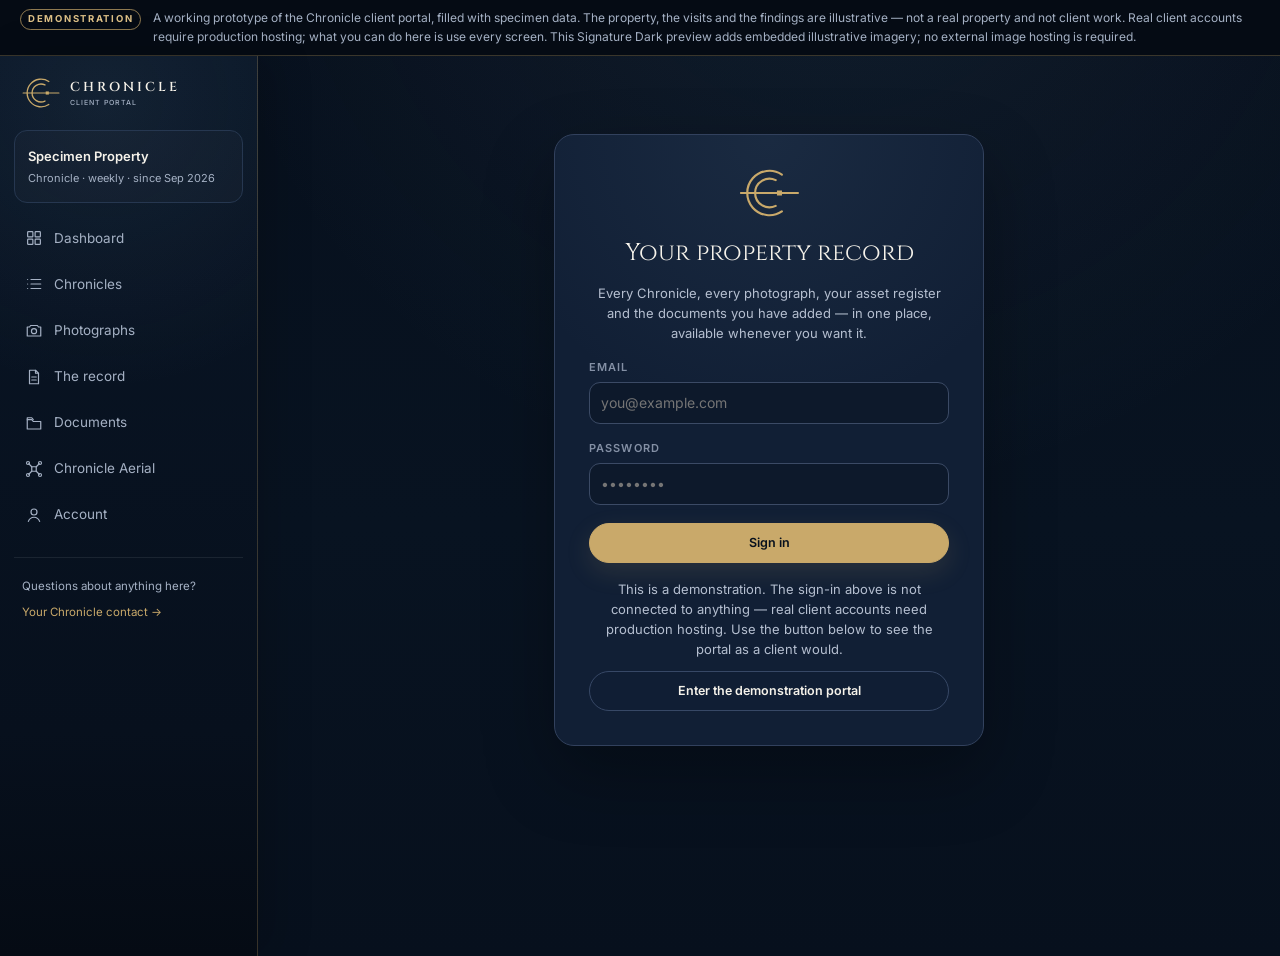
==== client-portal.html @ 2de7849c "Add Chronicle client portal" ====
<!doctype html><html data-theme="dark"><head><meta charset=utf8><meta name=viewport content="width=device-width,initial-scale=1,viewport-fit=cover"><style>:root{color-scheme:light;box-sizing:border-box;padding-top:env(safe-area-inset-top,0px);padding-bottom:env(safe-area-inset-bottom,0px)}html{scroll-padding-top:env(safe-area-inset-top,0px)}body{margin:0;padding:0;font:14px -apple-system,BlinkMacSystemFont,sans-serif;background:#faf9f5;color:#141413}img{max-width:100%}[hidden]:not([hidden=until-found i]){display:none!important}</style></head><body>
<title>Chronicle Client Portal</title>

<link rel="preconnect" href="https://fonts.gstatic.com" crossorigin>
<link rel="stylesheet" href="https://fonts.googleapis.com/css2?family=Cinzel:wght@400;600&family=Inter:wght@400;500;600;700&display=swap">

<style>
/* Layout: an application shell — fixed navy rail on the left, ivory working area
   on the right, collapsing to a top tab strip on a phone. */
:root{
  --bg:#FAF8F3; --surface:#FFFFFF; --surface2:#F4F1E9;
  --ink:#14213D; --ink2:#55607A; --ink3:#7C8699;
  --line:#E0DED6; --line2:#CFCCC2;
  --gold:#A9823F; --goldbrand:#B8975A;
  --good:#1FA862; --monitor:#2E5AA8; --action:#8E241B; --na:#6B7280;
  --good-bg:#E6F5EC; --monitor-bg:#E7EDF8; --action-bg:#F8E8E6; --na-bg:#EEEFF1;
  --deep:#14213D; --deeper:#0E1728; --onDeep:#F3F0E9; --onDeepDim:#A9B2C4;
  --f-display:"Cinzel",Georgia,"Times New Roman",serif;
  --f-body:"Inter",system-ui,-apple-system,"Segoe UI",sans-serif;
  --r:3px; --rail:238px;
}
@media (prefers-color-scheme:dark){ :root:not([data-theme="light"]){
  --bg:#0E1728; --surface:#15203A; --surface2:#1B2745;
  --ink:#F0EDE5; --ink2:#A7B1C6; --ink3:#7F8AA1;
  --line:#28334F; --line2:#364364;
  --gold:#CBA86A; --goldbrand:#C9A96A;
  --good:#45C98A; --monitor:#6F9AE6; --action:#CF5445; --na:#93A0B5;
  --good-bg:#10301F; --monitor-bg:#111F3C; --action-bg:#331512; --na-bg:#1D2436;
  --deep:#0A1120; --deeper:#070C16; --onDeep:#F0EDE5; --onDeepDim:#94A0B8;
  color-scheme:dark;
}}
:root[data-theme="dark"]{
  --bg:#0E1728; --surface:#15203A; --surface2:#1B2745;
  --ink:#F0EDE5; --ink2:#A7B1C6; --ink3:#7F8AA1;
  --line:#28334F; --line2:#364364;
  --gold:#CBA86A; --goldbrand:#C9A96A;
  --good:#45C98A; --monitor:#6F9AE6; --action:#CF5445; --na:#93A0B5;
  --good-bg:#10301F; --monitor-bg:#111F3C; --action-bg:#331512; --na-bg:#1D2436;
  --deep:#0A1120; --deeper:#070C16; --onDeep:#F0EDE5; --onDeepDim:#94A0B8;
  color-scheme:dark;
}

*{box-sizing:border-box}
body{background:var(--bg); color:var(--ink); font-family:var(--f-body); font-size:14.5px; line-height:1.56; -webkit-font-smoothing:antialiased}
h1,h2,h3{margin:0; text-wrap:balance} p{margin:0} a{color:inherit}
:focus-visible{outline:2px solid var(--goldbrand); outline-offset:2px; border-radius:2px}
svg.ic{width:18px; height:18px; stroke:currentColor; fill:none; stroke-width:1.6; stroke-linecap:round; stroke-linejoin:round; flex:none}

/* demo banner */
.demo{background:var(--deeper); color:var(--onDeepDim); border-bottom:1px solid rgba(169,130,63,.4)}
.demo .in{max-width:1400px; margin:0 auto; padding:9px 20px; display:flex; gap:12px; align-items:flex-start}
.demo .tag{font-size:9.5px; letter-spacing:.18em; font-weight:700; color:#C9A96A; border:1px solid rgba(201,169,106,.7); padding:2px 7px; border-radius:var(--r); white-space:nowrap; flex:none}
.demo p{font-size:12px; min-width:0}

/* shell */
.shell{display:grid; grid-template-columns:var(--rail) minmax(0,1fr); min-height:70vh}
.shell > *{min-width:0}
.rail{background:var(--deep); color:var(--onDeep); padding:20px 0 26px; border-right:1px solid rgba(169,130,63,.3)}
.rail .brand{display:flex; align-items:center; gap:10px; padding:0 20px 18px; text-decoration:none; color:inherit}
.rail .brand .mark{height:25px; width:auto; color:#C9A96A; flex:none}
.rail .brand .bt{font-family:var(--f-display); font-size:12.5px; letter-spacing:.2em; font-weight:600; line-height:1.2}
.rail .brand .bt small{display:block; font-family:var(--f-body); font-size:7px; letter-spacing:.14em; color:var(--onDeepDim); margin-top:3px; font-weight:500}
.rail .who{padding:13px 20px; margin:0 0 10px; border-block:1px solid rgba(255,255,255,.08)}
.rail .who .n{font-size:13px; font-weight:600}
.rail .who .s{font-size:11px; color:var(--onDeepDim); margin-top:3px}
.rail nav{display:grid; gap:1px; padding:0 10px}
.rail nav a{display:flex; align-items:center; gap:11px; font-size:13.5px; color:var(--onDeepDim); text-decoration:none; padding:9px 11px; border-radius:var(--r)}
.rail nav a:hover{background:rgba(255,255,255,.06); color:var(--onDeep)}
.rail nav a.on{background:rgba(201,169,106,.14); color:#C9A96A}
.rail .foot{padding:20px 20px 0; margin-top:18px; border-top:1px solid rgba(255,255,255,.08); font-size:11.5px; color:var(--onDeepDim); line-height:1.6}
.rail .foot a{color:#C9A96A; text-decoration:none; display:block; margin-top:7px}
@media (max-width:900px){
  .shell{grid-template-columns:1fr}
  .rail{padding:14px 0; border-right:0; border-bottom:1px solid rgba(169,130,63,.3)}
  .rail .who{display:none}
  .rail{min-width:0; overflow:hidden}
  .rail .brand{padding-inline:14px}
  .rail nav{display:flex; overflow-x:auto; gap:4px; padding:0 14px; -webkit-overflow-scrolling:touch}
  .rail nav a{white-space:nowrap; padding:8px 11px}
  .rail .foot{display:none}
}

/* work area */
.work{padding:26px 26px 50px; min-width:0}
@media (max-width:700px){ .work{padding:20px 16px 40px} }
.phead{display:flex; align-items:flex-end; gap:16px; flex-wrap:wrap; padding-bottom:14px; border-bottom:1px solid var(--line2); margin-bottom:22px}
.phead h1{font-family:var(--f-display); font-weight:400; font-size:clamp(22px,3.4vw,31px); line-height:1.15}
.phead .ey{font-size:10.5px; letter-spacing:.19em; text-transform:uppercase; color:var(--gold); font-weight:600; margin-bottom:7px}
.phead .rt{margin-left:auto; display:flex; gap:9px; flex-wrap:wrap}
.lead{color:var(--ink2); max-width:70ch; margin-bottom:20px}
h2.sec{font-family:var(--f-display); font-weight:400; font-size:19px; margin:28px 0 13px; padding-bottom:9px; border-bottom:1px solid var(--line)}

.btn{display:inline-flex; align-items:center; gap:7px; font:inherit; font-size:12.5px; font-weight:600; padding:8px 14px; border-radius:var(--r); border:1px solid var(--line2); background:var(--surface); color:var(--ink); cursor:pointer; text-decoration:none}
.btn:hover{border-color:var(--goldbrand); color:var(--gold)}
.btn.gold{background:var(--goldbrand); color:#14213D; border-color:var(--goldbrand)}
.btn.gold:hover{color:#14213D; opacity:.9}
.btn svg{width:15px; height:15px}

/* tiles */
.tiles{display:grid; gap:12px; grid-template-columns:repeat(auto-fit,minmax(168px,1fr))}
.tile{background:var(--surface); border:1px solid var(--line); border-top:3px solid var(--tc,var(--goldbrand)); border-radius:var(--r); padding:15px 16px}
.tile .k{font-size:10.5px; letter-spacing:.15em; text-transform:uppercase; color:var(--ink3); font-weight:600}
.tile .v{font-family:var(--f-display); font-size:27px; line-height:1.1; margin-top:8px; color:var(--tc,var(--ink))}
.tile .d{font-size:12px; color:var(--ink2); margin-top:6px; line-height:1.45}

.card{background:var(--surface); border:1px solid var(--line); border-radius:var(--r); padding:17px}
.cards{display:grid; gap:13px; grid-template-columns:repeat(auto-fit,minmax(250px,1fr))}
.card h3{font-size:14.5px; font-weight:600}
.card p{font-size:13px; color:var(--ink2); margin-top:7px; line-height:1.55}

.chip{display:inline-flex; align-items:center; gap:5px; font-size:10.5px; font-weight:700; letter-spacing:.08em; text-transform:uppercase; padding:3px 8px; border-radius:999px; border:1px solid currentColor; white-space:nowrap}
.c-good{color:var(--good); background:var(--good-bg)}
.c-monitor{color:var(--monitor); background:var(--monitor-bg)}
.c-action{color:var(--action); background:var(--action-bg)}
.c-na{color:var(--na); background:var(--na-bg)}

.tblwrap{overflow-x:auto; border:1px solid var(--line); border-radius:var(--r); background:var(--surface)}
table{width:100%; border-collapse:collapse; font-size:13.5px}
th{background:var(--deep); color:#fff; font-size:10px; letter-spacing:.13em; text-transform:uppercase; text-align:left; padding:9px 12px; font-weight:600; white-space:nowrap}
td{padding:9px 12px; border-bottom:1px solid var(--line); vertical-align:top}
tr:nth-child(even) td{background:var(--surface2)}
td.num{text-align:right; font-variant-numeric:tabular-nums; white-space:nowrap}
tr.clickable{cursor:pointer}
tr.clickable:hover td{background:var(--surface2); color:var(--gold)}

.ph{position:relative; border:1px solid var(--line2); border-radius:var(--r); aspect-ratio:4/3;
  background:repeating-linear-gradient(135deg,transparent 0 8px, color-mix(in srgb,var(--line) 55%,transparent) 8px 9px), var(--surface2);
  display:flex; flex-direction:column; align-items:center; justify-content:center; gap:4px; text-align:center; padding:12px}
.ph .pk{font-size:9.5px; letter-spacing:.18em; text-transform:uppercase; font-weight:700; color:var(--gold)}
.ph .pn{font-size:11.5px; color:var(--ink2); line-height:1.4}
.gal{display:grid; gap:11px; grid-template-columns:repeat(auto-fill,minmax(176px,1fr))}

ul.pts{margin:0; padding:0; list-style:none; display:grid; gap:9px}
ul.pts li{display:grid; grid-template-columns:16px 1fr; gap:10px; font-size:13.5px; color:var(--ink2); line-height:1.5}
ul.pts li::before{content:""; width:6px; height:6px; border-radius:50%; background:var(--goldbrand); margin-top:7px}
ul.pts li > span{min-width:0}
ul.pts li b{color:var(--ink)}

.note{background:var(--surface); border:1px solid var(--line); border-left:4px solid var(--goldbrand); border-radius:var(--r); padding:15px 17px; margin-top:16px}
.note h3{font-size:13.5px; font-weight:700; margin-bottom:8px}
.note p{font-size:13px; color:var(--ink2); line-height:1.55}
.note p + p{margin-top:8px}

.drop{border:1px dashed var(--line2); border-radius:var(--r); padding:22px; text-align:center; background:var(--surface2)}
.drop p{font-size:13px; color:var(--ink2)}
.docrow{display:flex; align-items:center; gap:12px; padding:11px 14px; border:1px solid var(--line); border-radius:var(--r); background:var(--surface); flex-wrap:wrap}
.docrow .nm{font-size:13.5px; font-weight:600; min-width:0; flex:1 1 150px}
.docrow .nm small{display:block; font-weight:400; color:var(--ink3); font-size:11.5px; margin-top:2px}
.docrow .rt{margin-left:auto; display:flex; gap:8px; align-items:center; flex-wrap:wrap}
.docs{display:grid; gap:9px}

.signin{max-width:430px; margin:46px auto; background:var(--surface); border:1px solid var(--line); border-radius:var(--r); padding:30px}
.signin .mk{height:44px; width:auto; color:var(--goldbrand); display:block; margin:0 auto 18px}
.signin h1{font-family:var(--f-display); font-weight:400; font-size:24px; text-align:center}
.signin p{font-size:13px; color:var(--ink2); text-align:center; margin-top:10px; line-height:1.55}
label{display:grid; gap:6px; font-size:11px; letter-spacing:.1em; text-transform:uppercase; color:var(--ink3); font-weight:600; margin-top:16px}
input,textarea{font:inherit; font-size:14px; color:var(--ink); background:var(--surface); border:1px solid var(--line2); border-radius:var(--r); padding:9px 11px; width:100%; text-transform:none; letter-spacing:normal; font-weight:400}
textarea{min-height:88px; resize:vertical}
.msg{border:1px solid var(--line2); border-radius:var(--r); padding:11px 13px; font-size:13px; margin-top:12px; background:var(--surface)}
.msg.ok{border-color:color-mix(in srgb,var(--good) 50%,transparent)}
.msg.bad{border-color:color-mix(in srgb,var(--action) 50%,transparent)}
.tiny{font-size:11.5px; color:var(--ink3); line-height:1.5}
@media (prefers-reduced-motion:reduce){ *{transition:none!important} }

/* ==========================================================
   CHRONICLE CLIENT PORTAL — SIGNATURE DARK EDITION
   Presentation layer only. Original portal copy/data/actions preserved.
   ========================================================== */
:root[data-theme="dark"]{
  --bg:#07101D; --surface:#111F35; --surface2:#162640;
  --ink:#F5F2EA; --ink2:#B5BFD0; --ink3:#8490A5;
  --line:#293852; --line2:#3A4A68;
  --gold:#D2AF6B; --goldbrand:#C9A96A;
  --good:#4AC98E; --monitor:#78A6ED; --action:#D35B4C; --na:#98A5B9;
  --good-bg:#102D20; --monitor-bg:#10233F; --action-bg:#351714; --na-bg:#1A2436;
  --deep:#081321; --deeper:#050B14; --onDeep:#F6F2E9; --onDeepDim:#A5B1C4;
  --r:14px; --rail:258px; color-scheme:dark;
}
html{background:#050B14}
body{
  background:
    radial-gradient(circle at 65% -15%,rgba(91,124,153,.12),transparent 40rem),
    linear-gradient(180deg,#07101D,#081321 55%,#07101D);
}
::selection{background:#C9A96A;color:#07101D}
.demo{background:#050B14;border-bottom-color:rgba(201,169,106,.27)}
.demo .tag{border-radius:999px;color:#DDC087}
.shell{min-height:100vh}

/* left rail */
.rail{
  position:sticky;top:0;height:100vh;
  background:
    radial-gradient(circle at 40% 5%,rgba(91,124,153,.12),transparent 18rem),
    linear-gradient(180deg,#091525,#07101D 75%,#050B14);
  border-right:1px solid rgba(201,169,106,.25);
  box-shadow:14px 0 40px rgba(0,0,0,.16);
}
.rail .brand{padding:2px 22px 22px}
.rail .brand .mark{height:30px}
.rail .brand .bt{font-size:13px;letter-spacing:.23em}
.rail .who{
  margin:0 14px 15px;padding:15px 13px;
  border:1px solid #263750;border-radius:13px;
  background:rgba(255,255,255,.018)
}
.rail .who .n{color:#F5F2EA}
.rail nav{gap:5px;padding:0 13px}
.rail nav a{
  border-radius:11px;padding:10px 12px;transition:.17s ease
}
.rail nav a:hover{background:#112039}
.rail nav a.on{
  background:linear-gradient(90deg,rgba(201,169,106,.16),rgba(201,169,106,.06));
  color:#E4C98F;border:1px solid rgba(201,169,106,.20)
}
.rail .foot{margin:22px 14px 0;padding:19px 8px 0}

/* working area */
.work{padding:32px clamp(20px,3.3vw,48px) 64px}
.phead{
  padding-bottom:18px;margin-bottom:24px;
  border-bottom:1px solid #31405D
}
.phead h1{font-size:clamp(25px,3.6vw,36px);letter-spacing:-.015em}
.phead .ey{color:#D4B16D}
.lead{font-size:14px;line-height:1.7}
h2.sec{
  font-size:20px;margin-top:34px;
  border-bottom-color:#2B3A55;
  padding-bottom:11px
}
.btn{
  border-radius:999px;background:#101E34;border-color:#374866;
  transition:.17s ease;padding:9px 15px
}
.btn:hover{background:#172741;border-color:#C9A96A}
.btn.gold{background:#C9A96A;color:#07101D;box-shadow:0 9px 26px rgba(201,169,106,.14)}

/* property dashboard visual */
.property-hero{
  position:relative;overflow:hidden;border-radius:18px;margin:0 0 24px;
  min-height:255px;border:1px solid rgba(201,169,106,.28);
  box-shadow:0 22px 55px rgba(0,0,0,.24)
}
.property-hero img{position:absolute;inset:0;width:100%;height:100%;object-fit:cover;filter:saturate(.91) contrast(1.04) brightness(.78)}
.property-hero::after{
  content:"";position:absolute;inset:0;
  background:linear-gradient(90deg,rgba(4,9,17,.86),rgba(4,9,17,.42) 54%,rgba(4,9,17,.08)),
             linear-gradient(180deg,transparent 40%,rgba(4,9,17,.55))
}
.property-hero .ph-inner{position:relative;z-index:2;padding:29px;max-width:620px}
.property-hero .ph-eye{font-size:10px;letter-spacing:.19em;text-transform:uppercase;color:#D8B875;font-weight:700}
.property-hero h2{font-family:var(--f-display);font-weight:400;font-size:clamp(27px,4vw,40px);margin-top:8px}
.property-hero p{color:#D7DFE8;margin-top:8px;max-width:58ch}
.property-hero .ph-tags{display:flex;gap:8px;flex-wrap:wrap;margin-top:18px}
.property-hero .ph-tags span{
  padding:6px 9px;border-radius:999px;background:rgba(7,16,29,.63);
  border:1px solid rgba(201,169,106,.35);color:#DCE2EA;font-size:10px
}

/* dashboard tiles */
.tiles{gap:14px}
.tile{
  border-radius:15px;border-color:#2C3C58;
  background:
    linear-gradient(145deg,rgba(255,255,255,.025),transparent 42%),
    #111F35;
  box-shadow:0 10px 26px rgba(0,0,0,.13);
  padding:17px 18px
}
.tile .v{font-size:29px}
.tile .k{color:#8996AB}

/* cards */
.card{
  border-radius:15px;border-color:#2C3C58;
  background:
    linear-gradient(145deg,rgba(255,255,255,.018),transparent 40%),
    #111F35;
  box-shadow:0 10px 28px rgba(0,0,0,.12)
}
.cards{gap:15px}
.card h3{color:#F1EFEA}
.card p{color:#B3BDCD}

/* chips */
.chip{border-width:1px;backdrop-filter:blur(8px)}
.c-good{box-shadow:inset 0 0 0 1px rgba(74,201,142,.05)}
.c-monitor{box-shadow:inset 0 0 0 1px rgba(120,166,237,.05)}
.c-action{box-shadow:inset 0 0 0 1px rgba(211,91,76,.05)}

/* tables */
.tblwrap{
  border-radius:15px;border-color:#2D3D58;
  box-shadow:0 11px 30px rgba(0,0,0,.12)
}
th{background:#07111F;color:#DCE2EB;padding:10px 13px}
td{border-bottom-color:#293850;color:#CBD2DE;padding:10px 13px}
tr:nth-child(even) td{background:#14233D}
tr.clickable:hover td{background:#1A2A47;color:#F3E8CE}

/* contextual photo cards */
.portal-photo{
  position:relative;overflow:hidden;border-radius:13px;aspect-ratio:4/3;
  border:1px solid #31425F;background:#0A1424;
  box-shadow:0 8px 22px rgba(0,0,0,.14);
  cursor:pointer
}
.portal-photo img{
  position:absolute;inset:0;width:100%;height:100%;object-fit:cover;
  filter:saturate(.93) contrast(1.03);transition:transform .28s ease
}
.portal-photo:hover img{transform:scale(1.025)}
.portal-photo::after{
  content:"";position:absolute;inset:0;
  background:linear-gradient(180deg,transparent 46%,rgba(4,9,17,.82))
}
.portal-photo .pp-meta{
  position:absolute;z-index:2;left:11px;right:11px;bottom:9px
}
.portal-photo .pp-meta b{
  display:block;font-size:8px;color:#D8B875;letter-spacing:.14em;text-transform:uppercase
}
.portal-photo .pp-meta span{display:block;font-size:10.5px;color:#F0F3F7;margin-top:2px;line-height:1.3}
.portal-photo .pp-tag{
  position:absolute;z-index:2;right:8px;top:8px;background:rgba(5,11,20,.70);
  border:1px solid rgba(201,169,106,.40);color:#DCC083;
  font-size:8px;text-transform:uppercase;letter-spacing:.09em;padding:3px 6px;border-radius:999px
}

/* gallery */
.gal{gap:13px;grid-template-columns:repeat(auto-fill,minmax(190px,1fr))}

/* charts */
.chart-shell{
  padding:6px 4px 0;
  background:linear-gradient(180deg,rgba(255,255,255,.012),transparent);
  border-radius:12px
}

/* docs / upload */
.drop{
  border-radius:15px;border-color:#42506A;background:#101D32;
  min-height:140px;display:grid;place-items:center
}
.docrow{
  border-radius:13px;border-color:#2F405E;background:#111F35;
  transition:border-color .17s ease
}
.docrow:hover{border-color:#53627A}
.note{
  border-radius:14px;background:#111F35;border-color:#2E3F5D;border-left-color:#C9A96A
}

/* sign in */
.signin{
  border-radius:20px;border-color:#32415D;
  background:
    radial-gradient(circle at 50% 0%,rgba(91,124,153,.12),transparent 18rem),
    #111F35;
  box-shadow:0 28px 70px rgba(0,0,0,.30);
  padding:34px
}
.signin .mk{height:48px}
input,textarea{
  background:#0D192B;border-color:#3B4A65;border-radius:11px
}

/* media */
@media(max-width:900px){
 .rail{position:relative;height:auto}
 .shell{grid-template-columns:1fr}
 .rail nav{display:flex}
 .property-hero{min-height:230px}
}
@media(max-width:650px){
 .work{padding:20px 15px 44px}
 .property-hero{min-height:290px}
 .property-hero .ph-inner{padding:22px}
 .gal{grid-template-columns:repeat(2,minmax(0,1fr))}
}

</style>

<div class="demo">
  <div class="in">
    <span class="tag">DEMONSTRATION</span>
    <p>A working prototype of the Chronicle client portal, filled with specimen data. The property, the visits and the findings are illustrative — not a real property and not client work. Real client accounts require production hosting; what you can do here is use every screen. This Signature Dark preview adds embedded illustrative imagery; no external image hosting is required.</p>
  </div>
</div>

<div class="shell">
  <aside class="rail">
    <a class="brand" href="#dashboard">
      <svg class="mark" viewBox="15 33 170 134" fill="none" aria-hidden="true"><g stroke="currentColor" stroke-linecap="round"><path d="M 134.67 48.60 A 62 62 0 1 0 134.67 151.40" stroke-width="6"/><path d="M 117.53 64.05 A 40 40 0 1 0 117.53 135.95" stroke-width="6"/><path d="M 20 100 L 180 100" stroke-width="5"/></g><rect x="121" y="93" width="14" height="14" fill="currentColor" stroke="none"/></svg>
      <span class="bt">CHRONICLE<small>CLIENT PORTAL</small></span>
    </a>
    <div class="who"><div class="n" id="who-n">Specimen Property</div><div class="s" id="who-s">Chronicle · weekly · since Sep 2026</div></div>
    <nav id="nav"></nav>
    <div class="foot">Questions about anything here?<a href="#account">Your Chronicle contact →</a></div>
  </aside>
  <div class="work" id="work"></div>
</div>

<script>
(function(){
"use strict";

var PORTAL_VISUALS = {"IMG": {"property": "https://images.unsplash.com/photo-1777914467765-636b2ed35cd3?auto=format&fit=crop&w=1800&q=82", "fixed_compare": "https://images.unsplash.com/photo-1781991173913-cedae3484e08?auto=format&fit=crop&w=1800&q=82", "specialist": "https://images.unsplash.com/photo-1767959526596-36b0ab8a01d4?auto=format&fit=crop&w=1800&q=82", "aerial_waterfront": "https://images.unsplash.com/photo-1765318491150-1efebd26e757?auto=format&fit=crop&w=1800&q=82", "report_tablet": "https://images.unsplash.com/photo-1769326541248-5e09a8ace25b?auto=format&fit=crop&w=1800&q=82", "fixed_method": "https://images.unsplash.com/photo-1778731525528-7f7c44290366?auto=format&fit=crop&w=1800&q=82", "portal": "https://images.unsplash.com/photo-1776935359460-6c789e972e6a?auto=format&fit=crop&w=1800&q=82", "construction": "https://images.unsplash.com/photo-1715985160020-d8cd6fdc8ba9?auto=format&fit=crop&w=1800&q=82", "mapping": "https://images.unsplash.com/photo-1769737122085-97b1ee5ab104?auto=format&fit=crop&w=1800&q=82", "thermal_project": "https://images.unsplash.com/photo-1777914467765-636b2ed35cd3?auto=format&fit=crop&w=1800&q=82", "portrait": "https://images.unsplash.com/photo-1781991173913-cedae3484e08?auto=format&fit=crop&w=1800&q=82", "equipment": "https://images.unsplash.com/photo-1767959526596-36b0ab8a01d4?auto=format&fit=crop&w=1800&q=82", "lanai": "https://images.unsplash.com/photo-1765318491150-1efebd26e757?auto=format&fit=crop&w=1800&q=82", "storm": "https://images.unsplash.com/photo-1769326541248-5e09a8ace25b?auto=format&fit=crop&w=1800&q=82", "interior": "https://images.unsplash.com/photo-1778731525528-7f7c44290366?auto=format&fit=crop&w=1800&q=82", "access": "https://images.unsplash.com/photo-1776935359460-6c789e972e6a?auto=format&fit=crop&w=1800&q=82", "claims": "https://images.unsplash.com/photo-1715985160020-d8cd6fdc8ba9?auto=format&fit=crop&w=1800&q=82", "listing_aerial": "https://images.unsplash.com/photo-1769737122085-97b1ee5ab104?auto=format&fit=crop&w=1800&q=82", "construction_aerial": "https://images.unsplash.com/photo-1777914467765-636b2ed35cd3?auto=format&fit=crop&w=1800&q=82", "orthomosaic": "https://images.unsplash.com/photo-1781991173913-cedae3484e08?auto=format&fit=crop&w=1800&q=82", "thermal": "https://images.unsplash.com/photo-1767959526596-36b0ab8a01d4?auto=format&fit=crop&w=1800&q=82", "film": "https://images.unsplash.com/photo-1765318491150-1efebd26e757?auto=format&fit=crop&w=1800&q=82"}, "STREET": {"20 Sep 2026": "https://images.unsplash.com/photo-1769326541248-5e09a8ace25b?auto=format&fit=crop&w=1800&q=82", "27 Sep 2026": "https://images.unsplash.com/photo-1778731525528-7f7c44290366?auto=format&fit=crop&w=1800&q=82", "4 Oct 2026": "https://images.unsplash.com/photo-1776935359460-6c789e972e6a?auto=format&fit=crop&w=1800&q=82", "11 Oct 2026": "https://images.unsplash.com/photo-1715985160020-d8cd6fdc8ba9?auto=format&fit=crop&w=1800&q=82", "18 Oct 2026": "https://images.unsplash.com/photo-1769737122085-97b1ee5ab104?auto=format&fit=crop&w=1800&q=82", "25 Oct 2026": "https://images.unsplash.com/photo-1777914467765-636b2ed35cd3?auto=format&fit=crop&w=1800&q=82"}};

var I = {
  grid:'<svg class="ic" viewBox="0 0 24 24"><rect x="3.5" y="3.5" width="7" height="7" rx="1"/><rect x="13.5" y="3.5" width="7" height="7" rx="1"/><rect x="3.5" y="13.5" width="7" height="7" rx="1"/><rect x="13.5" y="13.5" width="7" height="7" rx="1"/></svg>',
  list:'<svg class="ic" viewBox="0 0 24 24"><path d="M8 6h13M8 12h13M8 18h13M3.5 6h.01M3.5 12h.01M3.5 18h.01"/></svg>',
  camera:'<svg class="ic" viewBox="0 0 24 24"><path d="M3 8h3l1.5-2h9L18 8h3v12H3z"/><circle cx="12" cy="13.5" r="3.4"/></svg>',
  file:'<svg class="ic" viewBox="0 0 24 24"><path d="M14 3H6v18h12V7z"/><path d="M14 3v4h4"/><path d="M9 12h6M9 16h6"/></svg>',
  folder:'<svg class="ic" viewBox="0 0 24 24"><path d="M3 7.5h6l2 2.5h10v10H3z"/><path d="M3 7.5V5h6l2 2.5"/></svg>',
  drone:'<svg class="ic" viewBox="0 0 24 24"><rect x="9" y="9" width="6" height="6" rx="1"/><path d="M9 9 5 5M15 9l4-4M9 15l-4 4M15 15l4 4"/><circle cx="4" cy="4" r="2"/><circle cx="20" cy="4" r="2"/><circle cx="4" cy="20" r="2"/><circle cx="20" cy="20" r="2"/></svg>',
  user:'<svg class="ic" viewBox="0 0 24 24"><circle cx="12" cy="8" r="4"/><path d="M4.5 20.5c1.4-3.6 4.1-5.5 7.5-5.5s6.1 1.9 7.5 5.5"/></svg>',
  down:'<svg class="ic" viewBox="0 0 24 24"><path d="M12 3.5v12M7 11l5 5 5-5M4 20.5h16"/></svg>',
  up:'<svg class="ic" viewBox="0 0 24 24"><path d="M12 20.5v-12M7 13l5-5 5 5M4 3.5h16"/></svg>',
  back:'<svg class="ic" viewBox="0 0 24 24"><path d="M15 5l-7 7 7 7"/></svg>'
};
var GL = {good:["Good","c-good"], monitor:["Monitor","c-monitor"], action:["Action","c-action"], na:["Not reached","c-na"]};
function chip(k, label){ return '<span class="chip '+GL[k][1]+'">'+(label||GL[k][0])+'</span>'; }
function esc(s){ return String(s).replace(/[&<>"]/g,function(c){return {"&":"&amp;","<":"&lt;",">":"&gt;",'"':"&quot;"}[c];}); }
function portalPhotoSrc(k,n){
  if(k === "STREET VIEW") return PORTAL_VISUALS.STREET[n] || PORTAL_VISUALS.IMG.property;
  if(k === "ZONE"){
    var z = {
      "Arrival & approach":"property","Roof & attic":"thermal","Exterior envelope":"listing_aerial",
      "Lanai, pool & spa":"lanai","Waterfront":"aerial_waterfront","Garage & vehicles":"equipment",
      "Security & access":"access","Interior general":"interior","Kitchen & appliances":"report_tablet",
      "Laundry":"specialist","Bathrooms & plumbing":"interior","HVAC & air":"equipment"
    }; return PORTAL_VISUALS.IMG[z[n]||"property"];
  }
  if(k.indexOf("AERIAL") === 0){
    var p = (state.project != null) ? AERIAL[state.project].sector : "";
    if(p === "Thermal"){
      var t={"Overview":"thermal_project","South plane":"thermal","East plane":"thermal_project","Detail — anomaly 1":"thermal","Detail — anomaly 2":"thermal_project","Flight path":"mapping"};
      return PORTAL_VISUALS.IMG[t[n]||"thermal"];
    } else {
      var s={"Overview":"aerial_waterfront","South plane":"storm","East plane":"listing_aerial","Detail — anomaly 1":"claims","Detail — anomaly 2":"property","Flight path":"mapping"};
      return PORTAL_VISUALS.IMG[s[n]||"aerial_waterfront"];
    }
  }
  var pmap={
    "Street view — the fixed comparison frame":"property",
    "North elevation":"listing_aerial",
    "South elevation":"aerial_waterfront",
    "Lanai and pool":"lanai",
    "Garage and water heater":"equipment",
    "Air handler and filter date":"specialist"
  };
  return PORTAL_VISUALS.IMG[pmap[n]||"property"];
}
function ph(k,n,mod){
  var src=portalPhotoSrc(k,n);
  return '<figure class="portal-photo'+(mod?' '+mod:'')+'"><img src="'+src+'" alt="'+esc(n)+'" loading="lazy"><span class="pp-tag">Specimen</span><figcaption class="pp-meta"><b>'+k+'</b><span>'+n+'</span></figcaption></figure>';
}
function tbl(h, rows, nums, click){
  return '<div class="tblwrap"><table><thead><tr>'+h.map(function(x){return '<th>'+x+'</th>';}).join("")+'</tr></thead><tbody>'
    + rows.map(function(r,ri){
        var attr = click ? ' class="clickable" data-row="'+ri+'"' : '';
        return '<tr'+attr+'>'+r.map(function(c,i){ return '<td'+(nums&&nums.indexOf(i)>-1?' class="num"':'')+'>'+c+'</td>'; }).join("")+'</tr>';
      }).join("")+'</tbody></table></div>';
}

/* ================= SPECIMEN DATA ================= */
var PROP = { name:"Specimen Property", sub:"Single family · 4 bed · 3,400 sf · built 2008 · pool",
  level:"Chronicle · weekly", since:"20 September 2026", area:"Naples, Collier County",
  contact:"[Name]", phone:"[phone]", email:"[email]", authority:"$250 per event" };

var MONTH = ["Jan","Feb","Mar","Apr","May","Jun","Jul","Aug","Sep","Oct","Nov","Dec"];
function fmt(d){ return d.getDate()+" "+MONTH[d.getMonth()]+" "+d.getFullYear(); }
var VISITS = (function(){
  var out = [], start = new Date(2026, 8, 20);
  var spec = [
    ["baseline","Four items need a decision.",4,12,61,78],
    ["visit","Nothing has changed. Secure, dry and conditioned.",0,12,58,78],
    ["visit","Nothing has changed. Secure, dry and conditioned.",0,12,57,78],
    ["visit","One item needs your attention.",1,12,59,79],
    ["visit","Nothing has changed. Secure, dry and conditioned.",0,11,55,78],
    ["visit","Nothing has changed. Secure, dry and conditioned.",0,11,54,77],
    ["visit","Nothing has changed. Secure, dry and conditioned.",0,11,53,78],
    ["visit","One item needs your attention.",1,11,56,78],
    ["visit","Nothing has changed. Secure, dry and conditioned.",0,10,52,78],
    ["visit","Nothing has changed. Secure, dry and conditioned.",0,10,51,77],
    ["visit","Nothing has changed. Secure, dry and conditioned.",0,10,52,78],
    ["visit","Two items need your attention.",2,10,63,81],
    ["visit","Nothing has changed. Secure, dry and conditioned.",0,9,56,78],
    ["visit","Nothing has changed. Secure, dry and conditioned.",0,9,54,78],
    ["visit","Nothing has changed. Secure, dry and conditioned.",0,9,53,78]
  ];
  for (var i = 0; i < spec.length; i++){
    var d = new Date(start.getTime() + i * 7 * 86400000);
    out.push({ n:i, date:d, label:fmt(d), kind:spec[i][0], headline:spec[i][1],
      actions:spec[i][2], monitors:spec[i][3], rh:spec[i][4], temp:spec[i][5],
      points: i === 0 ? 172 : 121, photos: i === 0 ? 136 : (18 + (i % 5)),
      mins: i === 0 ? 255 : (62 + (i % 4) * 7) });
  }
  return out.reverse();
})();

var FINDINGS = {
  0:[["WAT-08","action","Continuous meter movement with every fixture closed; traced to the irrigation supply. Isolated at the backflow with your agreement."],
     ["LAU-04","action","Dryer vent duct disconnected at the wall penetration, with lint accumulation behind the machine and in the wall cavity."],
     ["WAT-03","action","Water heater: corrosion at the tank base and a slow drip at the T&amp;P discharge. Plate date 2008."],
     ["ELE-06","action","Lanai GFCI tested and tripped correctly but would not reset; three outlets without power."],
     ["HVA-02","monitor","Relative humidity 61% against a humidistat set to 55%. Both systems running, supply air 56 °F."],
     ["INT-07","monitor","Guest bedroom ceiling: brown staining 180 × 140 mm, dry to the touch, moisture meter 11%."]],
  3:[["EXT-06","action","Sealant at the south window heads has opened to 6 mm after the storm. Water tracking visible on the sill below."]],
  7:[["LAN-10","action","East screen wall: two panels have come free of the spline over roughly 900 mm. Opening is large enough to admit wildlife."]],
  11:[["HVA-02","action","Relative humidity 63% — second consecutive visit above 60%. Air handler 2 drain pan holding water, float switch not yet tripped."],
      ["GAR-05","action","Staining beneath the water heater pan has spread to roughly 600 × 300 mm and reads 19% on the meter. Wet, not dry."]]
};

var ZONES = ["Arrival & approach","Roof & attic","Exterior envelope","Lanai, pool & spa","Waterfront","Garage & vehicles","Security & access","Interior general","Kitchen & appliances","Laundry","Bathrooms & plumbing","HVAC & air","Water systems","Electrical & generator","Technology","Pest & environment","Storm readiness","Documents & assets","Arrival & departure"];

var ASSETS = [
  ["Air conditioning — unit 1","Garage closet / north condenser","Carrier","•••••1742","2016","Running. Filter 20 × 25 × 1."],
  ["Air conditioning — unit 2","Upstairs closet / east condenser","Carrier","•••••0388","2016","Running. Filter 16 × 25 × 1."],
  ["Water heater","Garage","Rheem","•••••9015","2008","Corrosion at tank base; drip at discharge."],
  ["Pool pump & filter","Equipment pad, east side","Pentair","•••••4471","2019","Running on schedule. Baseline 18 psi."],
  ["Standby generator","South side enclosure","Generac","•••••6230","2018","142.3 hrs. Exercises Wednesdays 11:00."],
  ["Refrigerator","Kitchen","Sub-Zero","•••••5518","2014","37 °F / −2 °F. Seals intact."],
  ["Washer & dryer","Laundry","LG","•••••8804","2019","Hoses braided, dated 2019, dry."],
  ["Water softener","Garage","Culligan","•••••3390","2015","Salt above one third."],
  ["Roof covering","Whole property","Concrete tile","—","2008","Reviewed from ground level at all elevations."]
];

var DOCS = [
  ["Insurance policy — property","held","Carrier, deductible and agent surfaced the moment a claim starts","policy-2026.pdf","1.4 MB"],
  ["Vendor list with account numbers","held","One emergency call list instead of five","vendors-2026.pdf","210 KB"],
  ["Association documents and rules","held","Approval process known before work is booked","association-rules.pdf","3.1 MB"],
  ["Standing instructions","held","Your house, run your way, without repeating yourself","standing-instructions.pdf","88 KB"],
  ["Appliance and system manuals","partial","Model and serial pulled into the asset register — 4 of 9 held","",""],
  ["Warranties — roof, HVAC, appliances, pool","needed","Expiry dates become alerts before they lapse","",""],
  ["Permits and completed work records","needed","Proof for a buyer or an insurer years later","",""],
  ["Survey, plat or site plan","needed","Settles boundary and easement questions","",""],
  ["Floor plan","needed","Findings pinned to rooms instead of listed","",""],
  ["Paint colours and finish schedules","needed","Matching paint three years later without guessing","",""]
];

var AERIAL = [
  { id:"ca-01", name:"Roof and thermal survey", date:"14 November 2026", status:"Delivered", sector:"Thermal",
    note:"Flown late afternoon for readable differential. Two anomalies marked on the south roof plane and referred to a licensed roofer.",
    files:[["Thermal frames — south plane","24 images","TIFF + JPG"],["Paired visible frames","24 images","JPG"],["Anomaly report","6 pages","PDF"],["Flight record","1 page","PDF"]] },
  { id:"ca-02", name:"Pre-storm photographic record", date:"29 September 2026", status:"Delivered", sector:"Storm",
    note:"Complete set of every elevation, opening and the roof from ground and air, taken before landfall. The comparison set for any claim.",
    files:[["Elevations — all four","48 images","JPG"],["Roof from above","16 images","JPG"],["Openings and closures","31 images","JPG"],["Delivery note","2 pages","PDF"]] }
];

var READINGS_DEF = [["Interior temperature","°F","77–80"],["Interior humidity","%","45–60"],["Attic temperature","°F","Ambient +20–40"],["Refrigerator / freezer","°F","<40 / <0"],["Pool water level","—","Mid-skimmer"],["Pool filter pressure","psi","Baseline ±5"],["Water meter, all closed","—","No movement"],["Generator run hours","hrs","Rising on schedule"],["Propane / fuel","%","Above 30"],["Device batteries","%","Above 20"],["Softener salt","—","Above one third"]];

/* ================= STATE ================= */
var state = { notes:"", dbReady:false };
var dbP = null;
function getDb(){
  if (!dbP) dbP = (window.claude && window.claude.use) ? window.claude.use("db").catch(function(){ return null; }) : Promise.resolve(null);
  return dbP;
}
var dlP = null;
function getDl(){
  if (!dlP) dlP = (window.claude && window.claude.use) ? window.claude.use("downloads").catch(function(){ return null; }) : Promise.resolve(null);
  return dlP;
}


function propertyHero(){
  return '<section class="property-hero"><img src="'+PORTAL_VISUALS.IMG.property+'" alt="Specimen waterfront property">'
    + '<div class="ph-inner"><div class="ph-eye">'+PROP.area+'</div><h2>'+PROP.name+'</h2>'
    + '<p>'+PROP.sub+' · '+PROP.level+' · looked after since '+PROP.since+'.</p>'
    + '<div class="ph-tags"><span>Weekly Chronicle</span><span>19 zones</span><span>11 readings</span><span>Visual record active</span></div></div></section>';
}

/* ================= CHART: humidity across the season ================= */
function humidityChart(){
  var v = VISITS.slice().reverse();
  var W = 720, H = 190, L = 40, R = 16, T = 16, B = 32;
  var lo = 40, hi = 70;
  var x = function(i){ return L + i * (W - L - R) / (v.length - 1); };
  var y = function(val){ return T + (hi - val) * (H - T - B) / (hi - lo); };
  var pts = v.map(function(d, i){ return x(i).toFixed(1) + "," + y(d.rh).toFixed(1); }).join(" ");
  var bandTop = y(60), bandBot = y(45);
  var s = '<svg viewBox="0 0 '+W+' '+H+'" style="width:100%;height:auto;display:block;color:var(--ink3)" role="img" '
    + 'aria-label="Interior humidity at each visit from September to December, against the 45 to 60 per cent normal band. Two visits sit above the band.">';
  s += '<rect x="'+L+'" y="'+bandTop.toFixed(1)+'" width="'+(W-L-R)+'" height="'+(bandBot-bandTop).toFixed(1)+'" fill="var(--good)" fill-opacity=".10"/>';
  s += '<line x1="'+L+'" y1="'+bandTop.toFixed(1)+'" x2="'+(W-R)+'" y2="'+bandTop.toFixed(1)+'" stroke="var(--good)" stroke-opacity=".5" stroke-width="1" stroke-dasharray="4 4"/>';
  s += '<line x1="'+L+'" y1="'+bandBot.toFixed(1)+'" x2="'+(W-R)+'" y2="'+bandBot.toFixed(1)+'" stroke="var(--good)" stroke-opacity=".5" stroke-width="1" stroke-dasharray="4 4"/>';
  [40,50,60,70].forEach(function(t){
    s += '<text x="'+(L-8)+'" y="'+(y(t)+3.5).toFixed(1)+'" font-size="10" fill="currentColor" text-anchor="end">'+t+'</text>';
  });
  s += '<line x1="'+L+'" y1="'+(H-B)+'" x2="'+(W-R)+'" y2="'+(H-B)+'" stroke="currentColor" stroke-opacity=".3"/>';
  s += '<polyline points="'+pts+'" fill="none" stroke="var(--monitor)" stroke-width="2" stroke-linejoin="round" stroke-linecap="round"/>';
  v.forEach(function(d, i){
    var over = d.rh > 60;
    s += '<circle cx="'+x(i).toFixed(1)+'" cy="'+y(d.rh).toFixed(1)+'" r="'+(over?4.2:3)+'" fill="'+(over?'var(--action)':'var(--monitor)')+'" stroke="var(--surface)" stroke-width="1.6"/>';
    if (over) s += '<text x="'+x(i).toFixed(1)+'" y="'+(y(d.rh)-10).toFixed(1)+'" font-size="10.5" font-weight="700" fill="var(--action)" text-anchor="middle">'+d.rh+'</text>';
  });
  s += '<text x="'+L+'" y="'+(H-10)+'" font-size="10" fill="currentColor">'+v[0].label+'</text>';
  s += '<text x="'+(W-R)+'" y="'+(H-10)+'" font-size="10" fill="currentColor" text-anchor="end">'+v[v.length-1].label+'</text>';
  s += '</svg>';
  return '<div class="card"><h3>Interior humidity, every visit</h3>'
    + '<p>The pale band is the normal range for an unoccupied Florida home. Two visits sit above it — both were reported the same day.</p>'
    + '<div class="chart-shell" style="margin-top:14px">'+s+'</div></div>';
}

/* ================= PAGES ================= */
var P = {};

P.signin = function(){
  return '<div class="signin">'
    + '<svg class="mk" viewBox="15 33 170 134" fill="none" aria-hidden="true"><g stroke="currentColor" stroke-linecap="round"><path d="M 134.67 48.60 A 62 62 0 1 0 134.67 151.40" stroke-width="6"/><path d="M 117.53 64.05 A 40 40 0 1 0 117.53 135.95" stroke-width="6"/><path d="M 20 100 L 180 100" stroke-width="5"/></g><rect x="121" y="93" width="14" height="14" fill="currentColor" stroke="none"/></svg>'
    + '<h1>Your property record</h1>'
    + '<p>Every Chronicle, every photograph, your asset register and the documents you have added — in one place, available whenever you want it.</p>'
    + '<label>Email<input id="si-email" type="email" placeholder="you@example.com" autocomplete="email"></label>'
    + '<label>Password<input id="si-pass" type="password" placeholder="••••••••"></label>'
    + '<div style="margin-top:18px"><button class="btn gold" style="width:100%;justify-content:center" id="si-go">Sign in</button></div>'
    + '<p class="tiny" style="margin-top:16px">This is a demonstration. The sign-in above is not connected to anything — real client accounts need production hosting. Use the button below to see the portal as a client would.</p>'
    + '<div style="margin-top:12px"><a class="btn" style="width:100%;justify-content:center" href="#dashboard">Enter the demonstration portal</a></div>'
    + '</div>';
};

P.dashboard = function(){
  var last = VISITS[0], actions = 0, monitors = 0;
  VISITS.forEach(function(v){ actions += v.actions; });
  monitors = last.monitors;
  var open = FINDINGS[11] ? FINDINGS[11].length : 0;
  return propertyHero() + '<div class="phead"><div><div class="ey">'+PROP.area+'</div><h1>'+PROP.name+'</h1></div>'
    + '<div class="rt"><a class="btn" href="#chronicles">All Chronicles</a><a class="btn gold" href="#report">Latest report</a></div></div>'
    + '<p class="lead">'+PROP.sub+' · '+PROP.level+' · looked after since '+PROP.since+'.</p>'
    + '<div class="tiles">'
    + '<div class="tile" style="--tc:var(--good)"><div class="k">Last Chronicle</div><div class="v">'+last.label.split(" ").slice(0,2).join(" ")+'</div><div class="d">'+last.headline+'</div></div>'
    + '<div class="tile"><div class="k">Chronicles this season</div><div class="v">'+VISITS.length+'</div><div class="d">'+VISITS.reduce(function(a,v){return a+v.photos;},0)+' photographs in your record</div></div>'
    + '<div class="tile" style="--tc:var(--action)"><div class="k">Needing a decision</div><div class="v">'+open+'</div><div class="d">From the visit of '+VISITS[3].label+'</div></div>'
    + '<div class="tile" style="--tc:var(--monitor)"><div class="k">Being watched</div><div class="v">'+monitors+'</div><div class="d">Measured and compared at every visit</div></div>'
    + '</div>'
    + '<h2 class="sec">This season</h2>'
    + humidityChart()
    + '<h2 class="sec">Recent Chronicles</h2>'
    + tbl(['Date','Visit','Headline','Actions','Photos'],
        VISITS.slice(0,5).map(function(v){
          return [v.label, v.kind === "baseline" ? "First Chronicle" : "Chronicle", v.headline,
            v.actions ? chip("action", v.actions + "") : chip("good","None"), String(v.photos)];
        }), [4], true)
    + '<p class="tiny" style="margin-top:10px">Select a row to open that report.</p>'
    + '<h2 class="sec">Also waiting for you</h2>'
    + '<div class="cards">'
    + '<div class="card"><h3>Six documents still to add</h3><p>Warranties, permits, the survey, a floor plan and your paint schedules. Each one makes the next report more useful.</p><div style="margin-top:12px"><a class="btn" href="#documents">Open your documents</a></div></div>'
    + '<div class="card"><h3>Two aerial deliveries</h3><p>A roof and thermal survey, and the pre-storm photographic record from September.</p><div style="margin-top:12px"><a class="btn" href="#aerial">Open Chronicle Aerial</a></div></div>'
    + '<div class="card"><h3>Your asset register</h3><p>Nine systems with their plate data, filter sizes and service contacts — the part you cannot reconstruct later.</p><div style="margin-top:12px"><a class="btn" href="#record">Open the record</a></div></div>'
    + '</div>';
};

P.chronicles = function(){
  return '<div class="phead"><div><div class="ey">Chronicle Care</div><h1>Your Chronicles</h1></div>'
    + '<div class="rt"><button class="btn" id="dl-visits">'+I.down+'Download the log (CSV)</button></div></div>'
    + '<p class="lead">Every attendance since the baseline, with arrival logged automatically. Select any row to open that report.</p>'
    + tbl(['Date','Visit','Headline','Points','Photos','On site','Actions'],
        VISITS.map(function(v){
          return [v.label, v.kind === "baseline" ? "First Chronicle" : "Chronicle", v.headline,
            String(v.points), String(v.photos), Math.floor(v.mins/60)+"h "+(v.mins%60)+"m",
            v.actions ? chip("action", v.actions + "") : chip("good","None")];
        }), [3,4,5], true);
};

P.report = function(){
  var idx = (state.report != null) ? state.report : 0;
  var v = VISITS[idx];
  var orig = VISITS.length - 1 - idx;
  var f = FINDINGS[orig] || [];
  var prev = VISITS[idx + 1];
  var html = '<div class="phead"><div><div class="ey">'
    + (v.kind === "baseline" ? "The First Chronicle · baseline" : "Chronicle No. " + (orig + 1)) + '</div>'
    + '<h1>' + v.label + '</h1></div>'
    + '<div class="rt"><a class="btn" href="#chronicles">'+I.back+'All Chronicles</a>'
    + '<button class="btn gold" id="dl-report">'+I.down+'Download this report</button></div></div>';
  html += '<div class="card" style="border-left:4px solid var(--'+(v.actions?'action':'good')+')">'
    + '<h3 style="font-family:var(--f-display);font-weight:400;font-size:21px">'+v.headline+'</h3>'
    + '<p>Attended for '+Math.floor(v.mins/60)+' hours '+(v.mins%60)+' minutes. '+v.points+' points reviewed, '+v.photos+' photographs taken'
    + (v.actions ? ', and you were called the same day.' : '.') + '</p></div>';
  html += '<div class="tiles" style="margin-top:16px">'
    + '<div class="tile" style="--tc:var(--good)"><div class="k">Good</div><div class="v">'+(v.points - v.actions - v.monitors - (v.kind==="baseline"?3:1))+'</div></div>'
    + '<div class="tile" style="--tc:var(--monitor)"><div class="k">Monitor</div><div class="v">'+v.monitors+'</div></div>'
    + '<div class="tile" style="--tc:var(--action)"><div class="k">Action</div><div class="v">'+v.actions+'</div></div>'
    + '<div class="tile" style="--tc:var(--na)"><div class="k">Not reached</div><div class="v">'+(v.kind==="baseline"?3:1)+'</div></div>'
    + '</div>';
  if (f.length){
    html += '<h2 class="sec">What was found</h2><div class="docs">'
      + f.map(function(x){
          return '<div class="card" style="border-left:4px solid var(--'+x[1]+')">'
            + '<div style="display:flex;gap:10px;align-items:center;flex-wrap:wrap">'+chip(x[1])+'<b style="font-size:12px;letter-spacing:.12em;color:var(--gold)">'+x[0]+'</b></div>'
            + '<p>'+x[2]+'</p></div>';
        }).join("") + '</div>';
  } else {
    html += '<h2 class="sec">What was found</h2><div class="card"><p>Nothing graded Action or Monitor at this visit. Every zone was reviewed and recorded as expected for a property of this age.</p></div>';
  }
  html += '<h2 class="sec">Readings</h2>'
    + tbl(['Reading','Unit','Normal','This visit','Last visit'],
        READINGS_DEF.map(function(r, i){
          var now = "—", then = "—";
          if (i === 0){ now = String(v.temp); then = prev ? String(prev.temp) : "—"; }
          if (i === 1){ now = String(v.rh); then = prev ? String(prev.rh) : "—"; }
          if (i === 6){ now = (orig === 0 ? "Moving" : "No movement"); then = "No movement"; }
          if (i === 7){ now = (142.3 + orig * 1.1).toFixed(1); then = prev ? (142.3 + (orig-1) * 1.1).toFixed(1) : "—"; }
          var cls = (i === 1 && v.rh > 60) ? ' style="color:var(--action);font-weight:700"' : '';
          return [r[0], r[1], r[2], '<span'+cls+'>'+now+'</span>', then];
        }), [3,4]);
  html += '<h2 class="sec">Photographs</h2><div class="gal">'
    + ["Street view — the fixed comparison frame","North elevation","South elevation","Lanai and pool","Garage and water heater","Air handler and filter date"]
        .map(function(c){ return ph("PHOTOGRAPH", c); }).join("")
    + '</div><p class="tiny" style="margin-top:10px">'+v.photos+' photographs in this report. In production these are the real images, full resolution.</p>';
  html += '<h2 class="sec">Zones reviewed</h2><div class="gal" style="grid-template-columns:repeat(auto-fill,minmax(190px,1fr))">'
    + ZONES.map(function(z, i){
        var g = "good";
        if (f.length && i === 12 && orig === 0) g = "action";
        return '<div class="card" style="padding:11px 13px"><div style="display:flex;gap:9px;align-items:center;justify-content:space-between">'
          + '<span style="font-size:13px;font-weight:500;min-width:0">'+z+'</span>'
          + '<span class="chip '+GL[g][1]+'" style="font-size:9px;padding:2px 6px">'+GL[g][0]+'</span></div></div>';
      }).join("") + '</div>';
  return html;
};

P.gallery = function(){
  var byZone = ZONES.slice(0, 12);
  return '<div class="phead"><div><div class="ey">Chronicle Care</div><h1>Photographs</h1></div></div>'
    + '<p class="lead">Every image from every visit, grouped by zone. The fixed comparison frames are taken from the same standing point each time, which is what lets a change be seen at all.</p>'
    + '<div class="card"><h3>The comparison series</h3><p>One standing point, one framing, every visit since '+PROP.since+'.</p>'
    + '<div class="gal" style="margin-top:14px">'
    + VISITS.slice(0, 6).map(function(v){ return ph("STREET VIEW", v.label); }).join("")
    + '</div></div>'
    + '<h2 class="sec">By zone</h2>'
    + '<div class="gal">' + byZone.map(function(z){ return ph("ZONE", z); }).join("") + '</div>'
    + '<div class="note"><h3>In production</h3><p>Each tile is a real photograph at full resolution, with the date, the visit and the point reference attached, and every image downloadable individually or as a set.</p></div>';
};

P.record = function(){
  return '<div class="phead"><div><div class="ey">Chronicle Care</div><h1>Your record</h1></div>'
    + '<div class="rt"><button class="btn" id="dl-assets">'+I.down+'Download the register (CSV)</button>'
    + '<button class="btn" id="dl-readings">'+I.down+'Readings (CSV)</button></div></div>'
    + '<p class="lead">Every major system captured from a photograph of its data plate at the baseline, and maintained since. Serial numbers are masked here as they are in anything shared outside your own file.</p>'
    + tbl(['System','Location','Make','Serial','Plate','Condition and notes'],
        ASSETS.map(function(a){ return [a[0], a[1], a[2], a[3], a[4], a[5]]; }))
    + '<h2 class="sec">Readings, every visit</h2>'
    + humidityChart()
    + '<div style="margin-top:14px">'
    + tbl(['Reading','Unit','Normal for an unoccupied Florida home'], READINGS_DEF.map(function(r){ return [r[0], r[1], r[2]]; }))
    + '</div>'
    + '<h2 class="sec">Your notes</h2>'
    + '<div class="card"><p>Anything you want kept against this property — a preference, a reminder, something to raise at the next visit. Saved to your account.</p>'
    + '<textarea id="notes" placeholder="e.g. The upstairs guest room blind sticks — please leave it up." style="margin-top:12px">'+esc(state.notes)+'</textarea>'
    + '<div style="display:flex;gap:10px;align-items:center;margin-top:11px;flex-wrap:wrap">'
    + '<button class="btn gold" id="save-notes">Save</button><span class="tiny" id="notes-state"></span></div></div>';
};

P.documents = function(){
  var held = DOCS.filter(function(d){ return d[1] === "held"; }).length;
  return '<div class="phead"><div><div class="ey">Chronicle Care</div><h1>Your documents</h1></div>'
    + '<div class="rt"><button class="btn gold" id="up-btn">'+I.up+'Add a document</button></div></div>'
    + '<p class="lead">'+held+' of '+DOCS.length+' in place. Everything here belongs to you and can be exported in full at any time, including after you stop using us.</p>'
    + '<div class="drop" id="dropzone"><p><b>Drag a file here, or use “Add a document”.</b></p>'
    + '<p class="tiny" style="margin-top:7px">Warranties, manuals, permits, policies, drawings, surveys, floor plans, paint schedules — PDF, image or document files.</p></div>'
    + '<div id="up-msg"></div>'
    + '<h2 class="sec">In your record</h2><div class="docs">'
    + DOCS.map(function(d){
        var badge = d[1] === "held" ? chip("good","Held") : (d[1] === "partial" ? chip("monitor","Partial") : chip("na","Not yet"));
        return '<div class="docrow">'+I.file
          + '<div class="nm">'+d[0]+'<small>'+d[2]+'</small></div>'
          + '<div class="rt">'+(d[3] ? '<span class="tiny">'+d[3]+' · '+d[4]+'</span>' : '')
          + badge
          + (d[3] ? '<button class="btn" data-dl-doc="'+esc(d[3])+'">'+I.down+'Download</button>' : '<button class="btn" data-up-doc="'+esc(d[0])+'">'+I.up+'Add</button>')
          + '</div></div>';
      }).join("") + '</div>'
    + '<div class="note"><h3>Why we keep asking</h3><p>Every document you add makes the next report more useful. Warranty dates become alerts before they lapse. Your policy means that on the day of a claim, everything the adjuster asks for is already in one place with the photographs attached. Your vendor list becomes one number to find at two in the morning instead of five.</p></div>';
};

P.aerial = function(){
  if (state.project != null){
    var p = AERIAL[state.project];
    return '<div class="phead"><div><div class="ey">Chronicle Aerial · '+p.sector+'</div><h1>'+p.name+'</h1></div>'
      + '<div class="rt"><a class="btn" href="#aerial" data-clear="project">'+I.back+'All projects</a>'
      + '<button class="btn gold" id="dl-project">'+I.down+'Download the delivery note</button></div></div>'
      + '<p class="lead">'+p.date+' · '+p.status+'</p>'
      + '<div class="card"><p>'+p.note+'</p></div>'
      + '<h2 class="sec">Deliverables</h2>'
      + '<div class="docs">' + p.files.map(function(f){
          return '<div class="docrow">'+I.folder+'<div class="nm">'+f[0]+'<small>'+f[1]+' · '+f[2]+'</small></div>'
            + '<div class="rt"><button class="btn" data-dl-doc="'+esc(f[0])+'">'+I.down+'Download</button></div></div>';
        }).join("") + '</div>'
      + '<h2 class="sec">Imagery</h2><div class="gal">'
      + ["Overview","South plane","East plane","Detail — anomaly 1","Detail — anomaly 2","Flight path"].map(function(c){ return ph("AERIAL", c); }).join("")
      + '</div>'
      + '<div class="note"><h3>Not a survey</h3><p>Aerial imagery is a visual and photogrammetric record. It is not a land survey, is not prepared by a licensed surveyor and mapper, and must not be relied on for boundaries, elevations or setting-out. Thermal anomalies are indicators for follow-up by a licensed trade, not a diagnosis.</p></div>';
  }
  return '<div class="phead"><div><div class="ey">Chronicle Aerial</div><h1>Aerial projects</h1></div></div>'
    + '<p class="lead">Flights commissioned for this property, with every deliverable kept alongside your Chronicle Care record rather than in a separate system.</p>'
    + '<div class="cards">' + AERIAL.map(function(p, i){
        return '<a class="card" href="#aerial" data-project="'+i+'" style="text-decoration:none;display:block">'
          + '<div style="display:flex;gap:9px;align-items:center;justify-content:space-between;flex-wrap:wrap">'
          + '<h3>'+p.name+'</h3>'+chip("good", p.status)+'</div>'
          + '<p>'+p.note+'</p>'
          + '<p class="tiny" style="margin-top:10px">'+p.date+' · '+p.files.length+' deliverables · '+p.sector+'</p></a>';
      }).join("") + '</div>'
    + '<h2 class="sec">Commission another flight</h2>'
    + '<div class="card"><p>Roof and thermal surveys, a pre-storm photographic record, construction progress, or listing media if you are selling. Member rates apply to anything commissioned while you are with Chronicle Care.</p>'
    + '<div style="margin-top:12px"><a class="btn gold" href="#account">Ask your contact</a></div></div>';
};

P.account = function(){
  return '<div class="phead"><div><div class="ey">Account</div><h1>Your property and service</h1></div></div>'
    + '<div class="cards">'
    + '<div class="card"><h3>The property</h3><p>'+PROP.name+'<br>'+PROP.sub+'<br>'+PROP.area+'</p></div>'
    + '<div class="card"><h3>Your service</h3><p>'+PROP.level+'<br>Looked after since '+PROP.since+'<br>Month to month, 30 days’ notice</p></div>'
    + '<div class="card"><h3>Spending authority</h3><p>'+PROP.authority+' without calling you, and only where waiting would make the damage worse. Above that we call you, then your emergency contact.</p></div>'
    + '</div>'
    + '<h2 class="sec">Your Chronicle contact</h2>'
    + '<div class="cards">'
    + '<div class="card"><h3>'+PROP.contact+'</h3><p>The person who attends your property. No call centre and no account manager in between.</p>'
    + '<p style="margin-top:9px"><b>'+PROP.phone+'</b><br>'+PROP.email+'</p></div>'
    + '<div class="card"><h3>Out of hours</h3><p>Anything urgent reaches us on the same number. We are not an alarm response service and are not at the property outside a scheduled attendance.</p></div>'
    + '<div class="card"><h3>Billing</h3><p>Monthly in advance. Additional services and reimbursable costs invoiced separately, at cost, with receipts and no markup.</p></div>'
    + '</div>'
    + '<h2 class="sec">Invoices</h2>'
    + tbl(['Invoice','Period','Amount','Status'],
        [['INV-0007','December 2026','$450','Paid'],['INV-0006','November 2026','$450','Paid'],
         ['INV-0005','Aerial — roof and thermal survey','$395','Paid'],
         ['INV-0004','October 2026','$450','Paid'],['INV-0003','The First Chronicle','$1,495','Paid']], [2])
    + '<div class="note"><h3>Taking your record with you</h3><p>Everything in this portal — every report, every photograph, the asset register and every document you have added — is yours and can be exported in full at any time, including the day you stop using us. Ask your contact and it is sent within one business day.</p></div>';
};

/* ================= NAV + ROUTER ================= */
var NAV = [["dashboard","Dashboard","grid"],["chronicles","Chronicles","list"],["gallery","Photographs","camera"],
  ["record","The record","file"],["documents","Documents","folder"],["aerial","Chronicle Aerial","drone"],["account","Account","user"]];
function renderNav(r){
  document.getElementById("nav").innerHTML = NAV.map(function(n){
    return '<a href="#'+n[0]+'" class="'+(n[0] === r ? "on" : "")+'">'+I[n[2]]+n[1]+'</a>';
  }).join("");
}
function route(){
  var r = (location.hash || "#signin").slice(1).replace(/[^a-z]/g, "");
  if (!P[r]) r = "signin";
  document.getElementById("work").innerHTML = P[r]();
  renderNav(r);
  wire(r);
  window.scrollTo(0, 0);
}
window.addEventListener("hashchange", route);

/* ================= WIRING ================= */
function wire(r){
  var si = document.getElementById("si-go");
  if (si) si.addEventListener("click", function(){
    var m = document.createElement("div"); m.className = "msg bad";
    m.textContent = "This demonstration has no accounts behind it. Use “Enter the demonstration portal” below to see the portal as a client would.";
    si.parentNode.parentNode.insertBefore(m, si.parentNode.nextSibling);
  });

  Array.prototype.forEach.call(document.querySelectorAll("tr.clickable"), function(tr){
    tr.addEventListener("click", function(){
      var i = parseInt(tr.getAttribute("data-row"), 10);
      state.report = (r === "dashboard") ? i : i;
      location.hash = "#report";
      if (location.hash === "#report") route();
    });
  });

  Array.prototype.forEach.call(document.querySelectorAll("[data-project]"), function(a){
    a.addEventListener("click", function(e){ e.preventDefault(); state.project = parseInt(a.getAttribute("data-project"), 10); route(); });
  });
  Array.prototype.forEach.call(document.querySelectorAll("[data-clear]"), function(a){
    a.addEventListener("click", function(e){ e.preventDefault(); state.project = null; route(); });
  });

  var dlr = document.getElementById("dl-report");
  if (dlr) dlr.addEventListener("click", function(){ downloadReport(); });
  var dlv = document.getElementById("dl-visits");
  if (dlv) dlv.addEventListener("click", function(){
    var rows = [["Date","Visit","Headline","Points","Photographs","Minutes on site","Actions","Monitors"]].concat(
      VISITS.map(function(v){ return [v.label, v.kind === "baseline" ? "First Chronicle" : "Chronicle", v.headline, v.points, v.photos, v.mins, v.actions, v.monitors]; }));
    save("chronicle-attendance-log.csv", csv(rows), dlv);
  });
  var dla = document.getElementById("dl-assets");
  if (dla) dla.addEventListener("click", function(){
    var rows = [["System","Location","Make","Serial","Plate date","Condition and notes"]].concat(ASSETS);
    save("chronicle-asset-register.csv", csv(rows), dla);
  });
  var dlrd = document.getElementById("dl-readings");
  if (dlrd) dlrd.addEventListener("click", function(){
    var rows = [["Date","Interior temperature F","Interior humidity %"]].concat(
      VISITS.slice().reverse().map(function(v){ return [v.label, v.temp, v.rh]; }));
    save("chronicle-readings.csv", csv(rows), dlrd);
  });
  var dlp = document.getElementById("dl-project");
  if (dlp) dlp.addEventListener("click", function(){
    var p = AERIAL[state.project];
    var rows = [["Deliverable","Quantity","Format"]].concat(p.files);
    save("chronicle-aerial-" + p.id + "-delivery-note.csv", csv(rows), dlp);
  });

  Array.prototype.forEach.call(document.querySelectorAll("[data-dl-doc]"), function(b){
    b.addEventListener("click", function(){
      flash(b, "In production this returns the file itself.");
    });
  });
  Array.prototype.forEach.call(document.querySelectorAll("[data-up-doc]"), function(b){
    b.addEventListener("click", function(){ uploadNotice(b.getAttribute("data-up-doc")); });
  });
  var ub = document.getElementById("up-btn");
  if (ub) ub.addEventListener("click", function(){ uploadNotice(); });
  var dz = document.getElementById("dropzone");
  if (dz){
    dz.addEventListener("dragover", function(e){ e.preventDefault(); dz.style.borderColor = "var(--goldbrand)"; });
    dz.addEventListener("dragleave", function(){ dz.style.borderColor = ""; });
    dz.addEventListener("drop", function(e){ e.preventDefault(); dz.style.borderColor = ""; uploadNotice(); });
  }

  var sn = document.getElementById("save-notes");
  if (sn){
    loadNotes();
    sn.addEventListener("click", function(){ saveNotes(); });
  }
}

function flash(btn, text){
  var o = btn.innerHTML;
  btn.innerHTML = text;
  setTimeout(function(){ btn.innerHTML = o; }, 2200);
}
function uploadNotice(name){
  var z = document.getElementById("up-msg");
  if (!z) return;
  z.innerHTML = '<div class="msg">'
    + (name ? '<b>' + esc(name) + '</b><br>' : '')
    + 'Uploading works on the production portal, where files are stored against your property and read by your Chronicle contact. This demonstration cannot accept files — artifacts do not give a client write access to storage.</div>';
  z.scrollIntoView({block:"nearest"});
}

function csv(rows){
  return rows.map(function(r){
    return r.map(function(c){ var s = String(c); return /[",\n]/.test(s) ? '"' + s.replace(/"/g, '""') + '"' : s; }).join(",");
  }).join("\n");
}
function save(filename, data, btn){
  getDl().then(function(dl){
    if (!dl){ flash(btn, "Downloads unavailable here"); return; }
    return dl.save({filename:filename, data:data}).then(function(){ flash(btn, "Saved"); });
  }).catch(function(err){
    flash(btn, (err && err.code === "declined") ? "Cancelled" : "Could not save");
  });
}
function downloadReport(){
  var idx = state.report != null ? state.report : 0;
  var v = VISITS[idx], orig = VISITS.length - 1 - idx, f = FINDINGS[orig] || [];
  var h = '<!doctype html><meta charset="utf-8"><title>Chronicle — ' + v.label + '</title>'
    + '<style>body{font:15px/1.6 system-ui,sans-serif;color:#14213D;max-width:44em;margin:40px auto;padding:0 20px}'
    + 'h1{font-size:26px;margin:0 0 4px}h2{font-size:17px;margin:28px 0 8px;border-bottom:1px solid #ddd;padding-bottom:5px}'
    + '.e{letter-spacing:.2em;font-size:11px;color:#A9823F;text-transform:uppercase;font-weight:700}'
    + 'table{border-collapse:collapse;width:100%;font-size:14px}td,th{border-bottom:1px solid #e5e5e5;padding:7px 9px;text-align:left}'
    + '.f{border-left:4px solid #8E241B;padding:10px 14px;margin:10px 0;background:#faf8f3}'
    + '.n{font-size:12px;color:#666;margin-top:28px;border-top:1px solid #ddd;padding-top:14px}</style>'
    + '<p class="e">' + (v.kind === "baseline" ? "The First Chronicle · baseline" : "Chronicle No. " + (orig + 1)) + '</p>'
    + '<h1>' + v.label + '</h1><p><b>' + v.headline + '</b></p>'
    + '<p>' + PROP.name + ' · ' + PROP.sub + '<br>Attended for ' + Math.floor(v.mins/60) + 'h ' + (v.mins%60) + 'm · '
    + v.points + ' points reviewed · ' + v.photos + ' photographs</p>'
    + '<h2>What was found</h2>'
    + (f.length ? f.map(function(x){ return '<div class="f"><b>' + x[0] + ' · ' + GL[x[1]][0] + '</b><br>' + x[2] + '</div>'; }).join("")
        : '<p>Nothing graded Action or Monitor at this visit.</p>')
    + '<h2>Readings</h2><table><tr><th>Reading</th><th>Normal</th><th>This visit</th></tr>'
    + '<tr><td>Interior temperature</td><td>77–80 °F</td><td>' + v.temp + ' °F</td></tr>'
    + '<tr><td>Interior humidity</td><td>45–60 %</td><td>' + v.rh + ' %</td></tr>'
    + '<tr><td>Water meter, all fixtures closed</td><td>No movement</td><td>' + (orig === 0 ? "Moving" : "No movement") + '</td></tr></table>'
    + '<p class="n">SPECIMEN — illustrative only, not a real property and not client work. A Chronicle is a visual record made from normal standing and walking positions. '
    + 'It is not a home inspection, a survey, an engineering or structural assessment, a mold or pest assessment, or a warranty. '
    + 'Chronicle Property Group LLC is not a licensed home inspector or contractor.</p>';
  save("chronicle-" + v.label.replace(/\s+/g, "-").toLowerCase() + ".html", h, document.getElementById("dl-report"));
}

/* per-viewer notes */
function loadNotes(){
  getDb().then(function(db){
    var el = document.getElementById("notes"), st = document.getElementById("notes-state");
    if (!db){ if (st) st.textContent = "Notes cannot be saved in this view."; return; }
    return db.doc("data/users/me/portal").get().then(function(doc){
      if (doc && doc.data && typeof doc.data.notes === "string"){
        state.notes = doc.data.notes;
        if (el && !el.value) el.value = state.notes;
        if (st) st.textContent = "Last saved to your account.";
      }
    }).catch(function(){});
  });
}
function saveNotes(){
  var el = document.getElementById("notes"), st = document.getElementById("notes-state");
  if (!el) return;
  state.notes = el.value;
  if (st) st.textContent = "Saving…";
  getDb().then(function(db){
    if (!db) throw new Error("no-db");
    return db.doc("data/users/me/portal").set({ notes: state.notes, updatedAt: new Date().toISOString() });  }).then(function(){ if (st) st.textContent = "Saved to your account."; })
    .catch(function(){ if (st) st.textContent = "Could not save from this view."; });
}

route();
})();
</script>

</body></html>
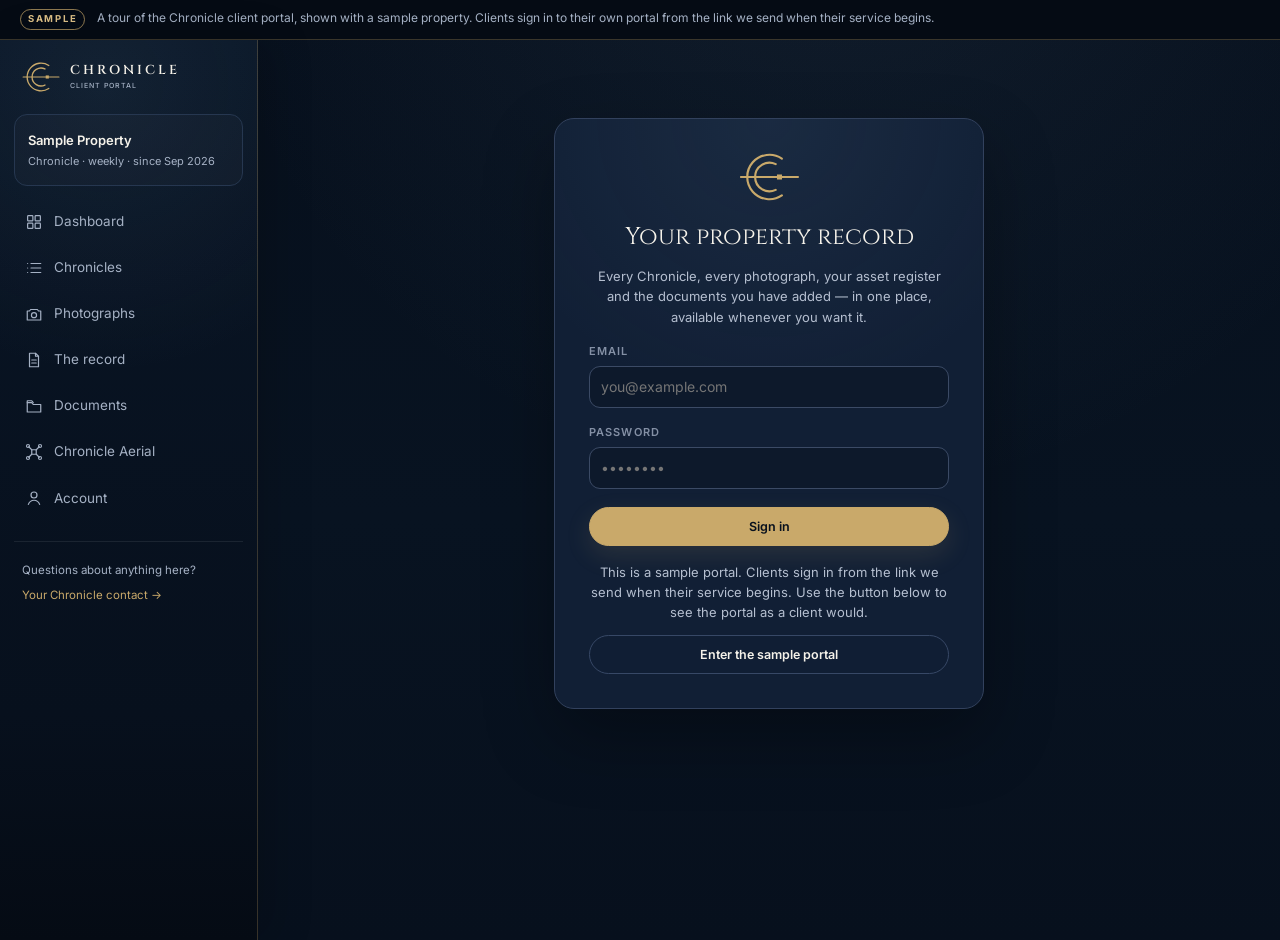
==== commit df52482f: "Website wording as final (George 14 Nov): no preview banners or placeholder captions, one Sample lab" ====
--- a/client-portal.html
+++ b/client-portal.html
@@ -385,8 +385,8 @@
 
 <div class="demo">
   <div class="in">
-    <span class="tag">DEMONSTRATION</span>
-    <p>A working prototype of the Chronicle client portal, filled with specimen data. The property, the visits and the findings are illustrative — not a real property and not client work. Real client accounts require production hosting; what you can do here is use every screen. This Signature Dark preview adds embedded illustrative imagery; no external image hosting is required.</p>
+    <span class="tag">SAMPLE</span>
+    <p>A tour of the Chronicle client portal, shown with a sample property. Clients sign in to their own portal from the link we send when their service begins.</p>
   </div>
 </div>
 
@@ -396,7 +396,7 @@
       <svg class="mark" viewBox="15 33 170 134" fill="none" aria-hidden="true"><g stroke="currentColor" stroke-linecap="round"><path d="M 134.67 48.60 A 62 62 0 1 0 134.67 151.40" stroke-width="6"/><path d="M 117.53 64.05 A 40 40 0 1 0 117.53 135.95" stroke-width="6"/><path d="M 20 100 L 180 100" stroke-width="5"/></g><rect x="121" y="93" width="14" height="14" fill="currentColor" stroke="none"/></svg>
       <span class="bt">CHRONICLE<small>CLIENT PORTAL</small></span>
     </a>
-    <div class="who"><div class="n" id="who-n">Specimen Property</div><div class="s" id="who-s">Chronicle · weekly · since Sep 2026</div></div>
+    <div class="who"><div class="n" id="who-n">Sample Property</div><div class="s" id="who-s">Chronicle · weekly · since Sep 2026</div></div>
     <nav id="nav"></nav>
     <div class="foot">Questions about anything here?<a href="#account">Your Chronicle contact →</a></div>
   </aside>
@@ -407,7 +407,7 @@
 (function(){
 "use strict";
 
-var PORTAL_VISUALS = {"IMG": {"property": "https://images.unsplash.com/photo-1777914467765-636b2ed35cd3?auto=format&fit=crop&w=1800&q=82", "fixed_compare": "https://images.unsplash.com/photo-1781991173913-cedae3484e08?auto=format&fit=crop&w=1800&q=82", "specialist": "https://images.unsplash.com/photo-1767959526596-36b0ab8a01d4?auto=format&fit=crop&w=1800&q=82", "aerial_waterfront": "https://images.unsplash.com/photo-1765318491150-1efebd26e757?auto=format&fit=crop&w=1800&q=82", "report_tablet": "https://images.unsplash.com/photo-1769326541248-5e09a8ace25b?auto=format&fit=crop&w=1800&q=82", "fixed_method": "https://images.unsplash.com/photo-1778731525528-7f7c44290366?auto=format&fit=crop&w=1800&q=82", "portal": "https://images.unsplash.com/photo-1776935359460-6c789e972e6a?auto=format&fit=crop&w=1800&q=82", "construction": "https://images.unsplash.com/photo-1715985160020-d8cd6fdc8ba9?auto=format&fit=crop&w=1800&q=82", "mapping": "https://images.unsplash.com/photo-1769737122085-97b1ee5ab104?auto=format&fit=crop&w=1800&q=82", "thermal_project": "https://images.unsplash.com/photo-1777914467765-636b2ed35cd3?auto=format&fit=crop&w=1800&q=82", "portrait": "https://images.unsplash.com/photo-1781991173913-cedae3484e08?auto=format&fit=crop&w=1800&q=82", "equipment": "https://images.unsplash.com/photo-1767959526596-36b0ab8a01d4?auto=format&fit=crop&w=1800&q=82", "lanai": "https://images.unsplash.com/photo-1765318491150-1efebd26e757?auto=format&fit=crop&w=1800&q=82", "storm": "https://images.unsplash.com/photo-1769326541248-5e09a8ace25b?auto=format&fit=crop&w=1800&q=82", "interior": "https://images.unsplash.com/photo-1778731525528-7f7c44290366?auto=format&fit=crop&w=1800&q=82", "access": "https://images.unsplash.com/photo-1776935359460-6c789e972e6a?auto=format&fit=crop&w=1800&q=82", "claims": "https://images.unsplash.com/photo-1715985160020-d8cd6fdc8ba9?auto=format&fit=crop&w=1800&q=82", "listing_aerial": "https://images.unsplash.com/photo-1769737122085-97b1ee5ab104?auto=format&fit=crop&w=1800&q=82", "construction_aerial": "https://images.unsplash.com/photo-1777914467765-636b2ed35cd3?auto=format&fit=crop&w=1800&q=82", "orthomosaic": "https://images.unsplash.com/photo-1781991173913-cedae3484e08?auto=format&fit=crop&w=1800&q=82", "thermal": "https://images.unsplash.com/photo-1767959526596-36b0ab8a01d4?auto=format&fit=crop&w=1800&q=82", "film": "https://images.unsplash.com/photo-1765318491150-1efebd26e757?auto=format&fit=crop&w=1800&q=82"}, "STREET": {"20 Sep 2026": "https://images.unsplash.com/photo-1769326541248-5e09a8ace25b?auto=format&fit=crop&w=1800&q=82", "27 Sep 2026": "https://images.unsplash.com/photo-1778731525528-7f7c44290366?auto=format&fit=crop&w=1800&q=82", "4 Oct 2026": "https://images.unsplash.com/photo-1776935359460-6c789e972e6a?auto=format&fit=crop&w=1800&q=82", "11 Oct 2026": "https://images.unsplash.com/photo-1715985160020-d8cd6fdc8ba9?auto=format&fit=crop&w=1800&q=82", "18 Oct 2026": "https://images.unsplash.com/photo-1769737122085-97b1ee5ab104?auto=format&fit=crop&w=1800&q=82", "25 Oct 2026": "https://images.unsplash.com/photo-1777914467765-636b2ed35cd3?auto=format&fit=crop&w=1800&q=82"}};
+var PORTAL_VISUALS = {"IMG": {"property": "assets/portal-01.jpg", "fixed_compare": "assets/portal-02.jpg", "specialist": "assets/portal-03.jpg", "aerial_waterfront": "assets/portal-04.jpg", "report_tablet": "assets/portal-05.jpg", "fixed_method": "assets/portal-06.jpg", "portal": "assets/portal-07.jpg", "construction": "assets/portal-08.jpg", "mapping": "assets/portal-09.jpg", "thermal_project": "assets/portal-10.jpg", "portrait": "assets/portal-11.jpg", "equipment": "assets/portal-12.jpg", "lanai": "assets/portal-13.jpg", "storm": "assets/portal-14.jpg", "interior": "assets/portal-15.jpg", "access": "assets/portal-16.jpg", "claims": "assets/portal-17.jpg", "listing_aerial": "assets/portal-18.jpg", "construction_aerial": "assets/portal-19.jpg", "orthomosaic": "assets/portal-20.jpg", "thermal": "assets/portal-21.jpg", "film": "assets/portal-22.jpg"}, "STREET": {"20 Sep 2026": "assets/portal-23.jpg", "27 Sep 2026": "assets/portal-24.jpg", "4 Oct 2026": "assets/portal-25.jpg", "11 Oct 2026": "assets/portal-26.jpg", "18 Oct 2026": "assets/portal-27.jpg", "25 Oct 2026": "assets/portal-28.jpg"}};
 
 var I = {
   grid:'<svg class="ic" viewBox="0 0 24 24"><rect x="3.5" y="3.5" width="7" height="7" rx="1"/><rect x="13.5" y="3.5" width="7" height="7" rx="1"/><rect x="3.5" y="13.5" width="7" height="7" rx="1"/><rect x="13.5" y="13.5" width="7" height="7" rx="1"/></svg>',
@@ -456,7 +456,7 @@
 }
 function ph(k,n,mod){
   var src=portalPhotoSrc(k,n);
-  return '<figure class="portal-photo'+(mod?' '+mod:'')+'"><img src="'+src+'" alt="'+esc(n)+'" loading="lazy"><span class="pp-tag">Specimen</span><figcaption class="pp-meta"><b>'+k+'</b><span>'+n+'</span></figcaption></figure>';
+  return '<figure class="portal-photo'+(mod?' '+mod:'')+'"><img src="'+src+'" alt="'+esc(n)+'" loading="lazy"></figure>';
 }
 function tbl(h, rows, nums, click){
   return '<div class="tblwrap"><table><thead><tr>'+h.map(function(x){return '<th>'+x+'</th>';}).join("")+'</tr></thead><tbody>'
@@ -467,7 +467,7 @@
 }
 
 /* ================= SPECIMEN DATA ================= */
-var PROP = { name:"Specimen Property", sub:"Single family · 4 bed · 3,400 sf · built 2008 · pool",
+var PROP = { name:"Sample Property", sub:"Single family · 4 bed · 3,400 sf · built 2008 · pool",
   level:"Chronicle · weekly", since:"20 September 2026", area:"Naples, Collier County",
   contact:"[Name]", phone:"[phone]", email:"[email]", authority:"$250 per event" };
 
@@ -568,7 +568,7 @@
 
 
 function propertyHero(){
-  return '<section class="property-hero"><img src="'+PORTAL_VISUALS.IMG.property+'" alt="Specimen waterfront property">'
+  return '<section class="property-hero"><img src="'+PORTAL_VISUALS.IMG.property+'" alt="Waterfront property">'
     + '<div class="ph-inner"><div class="ph-eye">'+PROP.area+'</div><h2>'+PROP.name+'</h2>'
     + '<p>'+PROP.sub+' · '+PROP.level+' · looked after since '+PROP.since+'.</p>'
     + '<div class="ph-tags"><span>Weekly Chronicle</span><span>19 zones</span><span>11 readings</span><span>Visual record active</span></div></div></section>';
@@ -617,8 +617,8 @@
     + '<label>Email<input id="si-email" type="email" placeholder="you@example.com" autocomplete="email"></label>'
     + '<label>Password<input id="si-pass" type="password" placeholder="••••••••"></label>'
     + '<div style="margin-top:18px"><button class="btn gold" style="width:100%;justify-content:center" id="si-go">Sign in</button></div>'
-    + '<p class="tiny" style="margin-top:16px">This is a demonstration. The sign-in above is not connected to anything — real client accounts need production hosting. Use the button below to see the portal as a client would.</p>'
-    + '<div style="margin-top:12px"><a class="btn" style="width:100%;justify-content:center" href="#dashboard">Enter the demonstration portal</a></div>'
+    + '<p class="tiny" style="margin-top:16px">This is a sample portal. Clients sign in from the link we send when their service begins. Use the button below to see the portal as a client would.</p>'
+    + '<div style="margin-top:12px"><a class="btn" style="width:100%;justify-content:center" href="#dashboard">Enter the sample portal</a></div>'
     + '</div>';
 };
 
@@ -654,7 +654,7 @@
 };
 
 P.chronicles = function(){
-  return '<div class="phead"><div><div class="ey">Chronicle Care</div><h1>Your Chronicles</h1></div>'
+  return '<div class="phead"><div><div class="ey">Chronicle Home Watch</div><h1>Your Chronicles</h1></div>'
     + '<div class="rt"><button class="btn" id="dl-visits">'+I.down+'Download the log (CSV)</button></div></div>'
     + '<p class="lead">Every attendance since the baseline, with arrival logged automatically. Select any row to open that report.</p>'
     + tbl(['Date','Visit','Headline','Points','Photos','On site','Actions'],
@@ -724,7 +724,7 @@
 
 P.gallery = function(){
   var byZone = ZONES.slice(0, 12);
-  return '<div class="phead"><div><div class="ey">Chronicle Care</div><h1>Photographs</h1></div></div>'
+  return '<div class="phead"><div><div class="ey">Chronicle Home Watch</div><h1>Photographs</h1></div></div>'
     + '<p class="lead">Every image from every visit, grouped by zone. The fixed comparison frames are taken from the same standing point each time, which is what lets a change be seen at all.</p>'
     + '<div class="card"><h3>The comparison series</h3><p>One standing point, one framing, every visit since '+PROP.since+'.</p>'
     + '<div class="gal" style="margin-top:14px">'
@@ -736,7 +736,7 @@
 };
 
 P.record = function(){
-  return '<div class="phead"><div><div class="ey">Chronicle Care</div><h1>Your record</h1></div>'
+  return '<div class="phead"><div><div class="ey">Chronicle Home Watch</div><h1>Your record</h1></div>'
     + '<div class="rt"><button class="btn" id="dl-assets">'+I.down+'Download the register (CSV)</button>'
     + '<button class="btn" id="dl-readings">'+I.down+'Readings (CSV)</button></div></div>'
     + '<p class="lead">Every major system captured from a photograph of its data plate at the baseline, and maintained since. Serial numbers are masked here as they are in anything shared outside your own file.</p>'
@@ -756,7 +756,7 @@
 
 P.documents = function(){
   var held = DOCS.filter(function(d){ return d[1] === "held"; }).length;
-  return '<div class="phead"><div><div class="ey">Chronicle Care</div><h1>Your documents</h1></div>'
+  return '<div class="phead"><div><div class="ey">Chronicle Home Watch</div><h1>Your documents</h1></div>'
     + '<div class="rt"><button class="btn gold" id="up-btn">'+I.up+'Add a document</button></div></div>'
     + '<p class="lead">'+held+' of '+DOCS.length+' in place. Everything here belongs to you and can be exported in full at any time, including after you stop using us.</p>'
     + '<div class="drop" id="dropzone"><p><b>Drag a file here, or use “Add a document”.</b></p>'
@@ -794,7 +794,7 @@
       + '<div class="note"><h3>Not a survey</h3><p>Aerial imagery is a visual and photogrammetric record. It is not a land survey, is not prepared by a licensed surveyor and mapper, and must not be relied on for boundaries, elevations or setting-out. Thermal anomalies are indicators for follow-up by a licensed trade, not a diagnosis.</p></div>';
   }
   return '<div class="phead"><div><div class="ey">Chronicle Aerial</div><h1>Aerial projects</h1></div></div>'
-    + '<p class="lead">Flights commissioned for this property, with every deliverable kept alongside your Chronicle Care record rather than in a separate system.</p>'
+    + '<p class="lead">Flights commissioned for this property, with every deliverable kept alongside your Chronicle Home Watch record rather than in a separate system.</p>'
     + '<div class="cards">' + AERIAL.map(function(p, i){
         return '<a class="card" href="#aerial" data-project="'+i+'" style="text-decoration:none;display:block">'
           + '<div style="display:flex;gap:9px;align-items:center;justify-content:space-between;flex-wrap:wrap">'
@@ -803,7 +803,7 @@
           + '<p class="tiny" style="margin-top:10px">'+p.date+' · '+p.files.length+' deliverables · '+p.sector+'</p></a>';
       }).join("") + '</div>'
     + '<h2 class="sec">Commission another flight</h2>'
-    + '<div class="card"><p>Roof and thermal surveys, a pre-storm photographic record, construction progress, or listing media if you are selling. Member rates apply to anything commissioned while you are with Chronicle Care.</p>'
+    + '<div class="card"><p>Roof and thermal surveys, a pre-storm photographic record, construction progress, or listing media if you are selling. Member rates apply to anything commissioned while you are with Chronicle Home Watch.</p>'
     + '<div style="margin-top:12px"><a class="btn gold" href="#account">Ask your contact</a></div></div>';
 };
 
@@ -852,7 +852,7 @@
   var si = document.getElementById("si-go");
   if (si) si.addEventListener("click", function(){
     var m = document.createElement("div"); m.className = "msg bad";
-    m.textContent = "This demonstration has no accounts behind it. Use “Enter the demonstration portal” below to see the portal as a client would.";
+    m.textContent = "This sample portal has no accounts behind it. Use “Enter the sample portal” below to see the portal as a client would.";
     si.parentNode.parentNode.insertBefore(m, si.parentNode.nextSibling);
   });
 
@@ -932,7 +932,7 @@
   if (!z) return;
   z.innerHTML = '<div class="msg">'
     + (name ? '<b>' + esc(name) + '</b><br>' : '')
-    + 'Uploading works on the production portal, where files are stored against your property and read by your Chronicle contact. This demonstration cannot accept files — artifacts do not give a client write access to storage.</div>';
+    + 'In your own portal, uploaded files are stored against your property and read by your Chronicle contact. This sample portal does not accept files.</div>';
   z.scrollIntoView({block:"nearest"});
 }
 
@@ -970,7 +970,7 @@
     + '<tr><td>Interior temperature</td><td>77–80 °F</td><td>' + v.temp + ' °F</td></tr>'
     + '<tr><td>Interior humidity</td><td>45–60 %</td><td>' + v.rh + ' %</td></tr>'
     + '<tr><td>Water meter, all fixtures closed</td><td>No movement</td><td>' + (orig === 0 ? "Moving" : "No movement") + '</td></tr></table>'
-    + '<p class="n">SPECIMEN — illustrative only, not a real property and not client work. A Chronicle is a visual record made from normal standing and walking positions. '
+    + '<p class="n">Sample report: a fictional property. A Chronicle is a visual record made from normal standing and walking positions. '
     + 'It is not a home inspection, a survey, an engineering or structural assessment, a mold or pest assessment, or a warranty. '
     + 'Chronicle Property Group LLC is not a licensed home inspector or contractor.</p>';
   save("chronicle-" + v.label.replace(/\s+/g, "-").toLowerCase() + ".html", h, document.getElementById("dl-report"));
@@ -997,7 +997,8 @@
   if (st) st.textContent = "Saving…";
   getDb().then(function(db){
     if (!db) throw new Error("no-db");
-    return db.doc("data/users/me/portal").set({ notes: state.notes, updatedAt: new Date().toISOString() });  }).then(function(){ if (st) st.textContent = "Saved to your account."; })
+    return db.doc("data/users/me/portal").set({ notes: state.notes, updatedAt: new Date().toISOString() });
+  }).then(function(){ if (st) st.textContent = "Saved to your account."; })
     .catch(function(){ if (st) st.textContent = "Could not save from this view."; });
 }
 
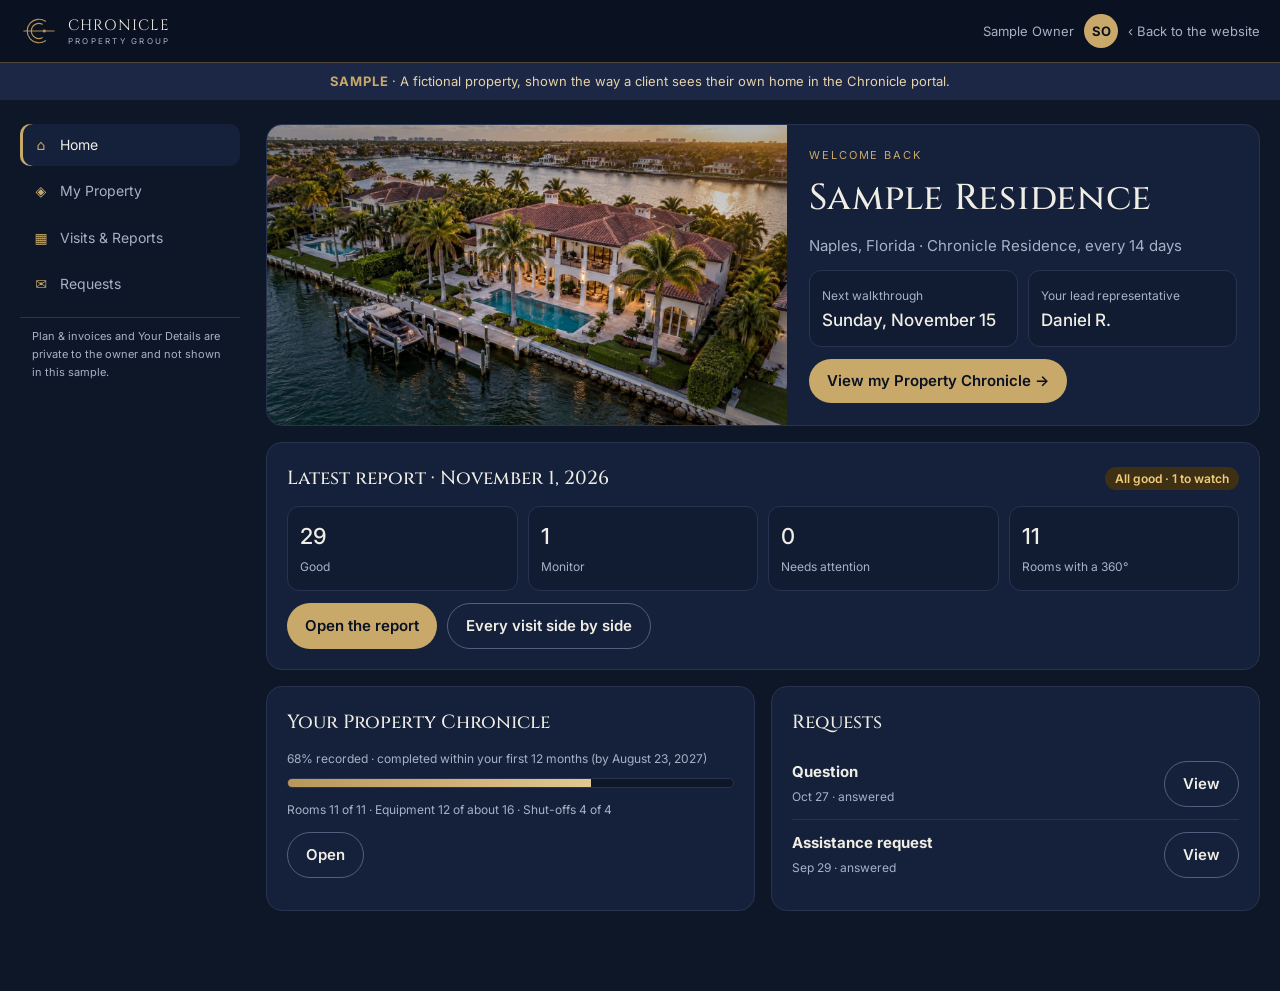
==== commit 20265bb1: "Sample client portal: Home, Your Property Chronicle, visit reports, timeline, requests One sample pa" ====
--- a/client-portal.html
+++ b/client-portal.html
@@ -1,1009 +1 @@
-<!doctype html><html data-theme="dark"><head><meta charset=utf8><meta name=viewport content="width=device-width,initial-scale=1,viewport-fit=cover"><style>:root{color-scheme:light;box-sizing:border-box;padding-top:env(safe-area-inset-top,0px);padding-bottom:env(safe-area-inset-bottom,0px)}html{scroll-padding-top:env(safe-area-inset-top,0px)}body{margin:0;padding:0;font:14px -apple-system,BlinkMacSystemFont,sans-serif;background:#faf9f5;color:#141413}img{max-width:100%}[hidden]:not([hidden=until-found i]){display:none!important}</style></head><body>
-<title>Chronicle Client Portal</title>
-
-<link rel="preconnect" href="https://fonts.gstatic.com" crossorigin>
-<link rel="stylesheet" href="https://fonts.googleapis.com/css2?family=Cinzel:wght@400;600&family=Inter:wght@400;500;600;700&display=swap">
-
-<style>
-/* Layout: an application shell — fixed navy rail on the left, ivory working area
-   on the right, collapsing to a top tab strip on a phone. */
-:root{
-  --bg:#FAF8F3; --surface:#FFFFFF; --surface2:#F4F1E9;
-  --ink:#14213D; --ink2:#55607A; --ink3:#7C8699;
-  --line:#E0DED6; --line2:#CFCCC2;
-  --gold:#A9823F; --goldbrand:#B8975A;
-  --good:#1FA862; --monitor:#2E5AA8; --action:#8E241B; --na:#6B7280;
-  --good-bg:#E6F5EC; --monitor-bg:#E7EDF8; --action-bg:#F8E8E6; --na-bg:#EEEFF1;
-  --deep:#14213D; --deeper:#0E1728; --onDeep:#F3F0E9; --onDeepDim:#A9B2C4;
-  --f-display:"Cinzel",Georgia,"Times New Roman",serif;
-  --f-body:"Inter",system-ui,-apple-system,"Segoe UI",sans-serif;
-  --r:3px; --rail:238px;
-}
-@media (prefers-color-scheme:dark){ :root:not([data-theme="light"]){
-  --bg:#0E1728; --surface:#15203A; --surface2:#1B2745;
-  --ink:#F0EDE5; --ink2:#A7B1C6; --ink3:#7F8AA1;
-  --line:#28334F; --line2:#364364;
-  --gold:#CBA86A; --goldbrand:#C9A96A;
-  --good:#45C98A; --monitor:#6F9AE6; --action:#CF5445; --na:#93A0B5;
-  --good-bg:#10301F; --monitor-bg:#111F3C; --action-bg:#331512; --na-bg:#1D2436;
-  --deep:#0A1120; --deeper:#070C16; --onDeep:#F0EDE5; --onDeepDim:#94A0B8;
-  color-scheme:dark;
-}}
-:root[data-theme="dark"]{
-  --bg:#0E1728; --surface:#15203A; --surface2:#1B2745;
-  --ink:#F0EDE5; --ink2:#A7B1C6; --ink3:#7F8AA1;
-  --line:#28334F; --line2:#364364;
-  --gold:#CBA86A; --goldbrand:#C9A96A;
-  --good:#45C98A; --monitor:#6F9AE6; --action:#CF5445; --na:#93A0B5;
-  --good-bg:#10301F; --monitor-bg:#111F3C; --action-bg:#331512; --na-bg:#1D2436;
-  --deep:#0A1120; --deeper:#070C16; --onDeep:#F0EDE5; --onDeepDim:#94A0B8;
-  color-scheme:dark;
-}
-
-*{box-sizing:border-box}
-body{background:var(--bg); color:var(--ink); font-family:var(--f-body); font-size:14.5px; line-height:1.56; -webkit-font-smoothing:antialiased}
-h1,h2,h3{margin:0; text-wrap:balance} p{margin:0} a{color:inherit}
-:focus-visible{outline:2px solid var(--goldbrand); outline-offset:2px; border-radius:2px}
-svg.ic{width:18px; height:18px; stroke:currentColor; fill:none; stroke-width:1.6; stroke-linecap:round; stroke-linejoin:round; flex:none}
-
-/* demo banner */
-.demo{background:var(--deeper); color:var(--onDeepDim); border-bottom:1px solid rgba(169,130,63,.4)}
-.demo .in{max-width:1400px; margin:0 auto; padding:9px 20px; display:flex; gap:12px; align-items:flex-start}
-.demo .tag{font-size:9.5px; letter-spacing:.18em; font-weight:700; color:#C9A96A; border:1px solid rgba(201,169,106,.7); padding:2px 7px; border-radius:var(--r); white-space:nowrap; flex:none}
-.demo p{font-size:12px; min-width:0}
-
-/* shell */
-.shell{display:grid; grid-template-columns:var(--rail) minmax(0,1fr); min-height:70vh}
-.shell > *{min-width:0}
-.rail{background:var(--deep); color:var(--onDeep); padding:20px 0 26px; border-right:1px solid rgba(169,130,63,.3)}
-.rail .brand{display:flex; align-items:center; gap:10px; padding:0 20px 18px; text-decoration:none; color:inherit}
-.rail .brand .mark{height:25px; width:auto; color:#C9A96A; flex:none}
-.rail .brand .bt{font-family:var(--f-display); font-size:12.5px; letter-spacing:.2em; font-weight:600; line-height:1.2}
-.rail .brand .bt small{display:block; font-family:var(--f-body); font-size:7px; letter-spacing:.14em; color:var(--onDeepDim); margin-top:3px; font-weight:500}
-.rail .who{padding:13px 20px; margin:0 0 10px; border-block:1px solid rgba(255,255,255,.08)}
-.rail .who .n{font-size:13px; font-weight:600}
-.rail .who .s{font-size:11px; color:var(--onDeepDim); margin-top:3px}
-.rail nav{display:grid; gap:1px; padding:0 10px}
-.rail nav a{display:flex; align-items:center; gap:11px; font-size:13.5px; color:var(--onDeepDim); text-decoration:none; padding:9px 11px; border-radius:var(--r)}
-.rail nav a:hover{background:rgba(255,255,255,.06); color:var(--onDeep)}
-.rail nav a.on{background:rgba(201,169,106,.14); color:#C9A96A}
-.rail .foot{padding:20px 20px 0; margin-top:18px; border-top:1px solid rgba(255,255,255,.08); font-size:11.5px; color:var(--onDeepDim); line-height:1.6}
-.rail .foot a{color:#C9A96A; text-decoration:none; display:block; margin-top:7px}
-@media (max-width:900px){
-  .shell{grid-template-columns:1fr}
-  .rail{padding:14px 0; border-right:0; border-bottom:1px solid rgba(169,130,63,.3)}
-  .rail .who{display:none}
-  .rail{min-width:0; overflow:hidden}
-  .rail .brand{padding-inline:14px}
-  .rail nav{display:flex; overflow-x:auto; gap:4px; padding:0 14px; -webkit-overflow-scrolling:touch}
-  .rail nav a{white-space:nowrap; padding:8px 11px}
-  .rail .foot{display:none}
-}
-
-/* work area */
-.work{padding:26px 26px 50px; min-width:0}
-@media (max-width:700px){ .work{padding:20px 16px 40px} }
-.phead{display:flex; align-items:flex-end; gap:16px; flex-wrap:wrap; padding-bottom:14px; border-bottom:1px solid var(--line2); margin-bottom:22px}
-.phead h1{font-family:var(--f-display); font-weight:400; font-size:clamp(22px,3.4vw,31px); line-height:1.15}
-.phead .ey{font-size:10.5px; letter-spacing:.19em; text-transform:uppercase; color:var(--gold); font-weight:600; margin-bottom:7px}
-.phead .rt{margin-left:auto; display:flex; gap:9px; flex-wrap:wrap}
-.lead{color:var(--ink2); max-width:70ch; margin-bottom:20px}
-h2.sec{font-family:var(--f-display); font-weight:400; font-size:19px; margin:28px 0 13px; padding-bottom:9px; border-bottom:1px solid var(--line)}
-
-.btn{display:inline-flex; align-items:center; gap:7px; font:inherit; font-size:12.5px; font-weight:600; padding:8px 14px; border-radius:var(--r); border:1px solid var(--line2); background:var(--surface); color:var(--ink); cursor:pointer; text-decoration:none}
-.btn:hover{border-color:var(--goldbrand); color:var(--gold)}
-.btn.gold{background:var(--goldbrand); color:#14213D; border-color:var(--goldbrand)}
-.btn.gold:hover{color:#14213D; opacity:.9}
-.btn svg{width:15px; height:15px}
-
-/* tiles */
-.tiles{display:grid; gap:12px; grid-template-columns:repeat(auto-fit,minmax(168px,1fr))}
-.tile{background:var(--surface); border:1px solid var(--line); border-top:3px solid var(--tc,var(--goldbrand)); border-radius:var(--r); padding:15px 16px}
-.tile .k{font-size:10.5px; letter-spacing:.15em; text-transform:uppercase; color:var(--ink3); font-weight:600}
-.tile .v{font-family:var(--f-display); font-size:27px; line-height:1.1; margin-top:8px; color:var(--tc,var(--ink))}
-.tile .d{font-size:12px; color:var(--ink2); margin-top:6px; line-height:1.45}
-
-.card{background:var(--surface); border:1px solid var(--line); border-radius:var(--r); padding:17px}
-.cards{display:grid; gap:13px; grid-template-columns:repeat(auto-fit,minmax(250px,1fr))}
-.card h3{font-size:14.5px; font-weight:600}
-.card p{font-size:13px; color:var(--ink2); margin-top:7px; line-height:1.55}
-
-.chip{display:inline-flex; align-items:center; gap:5px; font-size:10.5px; font-weight:700; letter-spacing:.08em; text-transform:uppercase; padding:3px 8px; border-radius:999px; border:1px solid currentColor; white-space:nowrap}
-.c-good{color:var(--good); background:var(--good-bg)}
-.c-monitor{color:var(--monitor); background:var(--monitor-bg)}
-.c-action{color:var(--action); background:var(--action-bg)}
-.c-na{color:var(--na); background:var(--na-bg)}
-
-.tblwrap{overflow-x:auto; border:1px solid var(--line); border-radius:var(--r); background:var(--surface)}
-table{width:100%; border-collapse:collapse; font-size:13.5px}
-th{background:var(--deep); color:#fff; font-size:10px; letter-spacing:.13em; text-transform:uppercase; text-align:left; padding:9px 12px; font-weight:600; white-space:nowrap}
-td{padding:9px 12px; border-bottom:1px solid var(--line); vertical-align:top}
-tr:nth-child(even) td{background:var(--surface2)}
-td.num{text-align:right; font-variant-numeric:tabular-nums; white-space:nowrap}
-tr.clickable{cursor:pointer}
-tr.clickable:hover td{background:var(--surface2); color:var(--gold)}
-
-.ph{position:relative; border:1px solid var(--line2); border-radius:var(--r); aspect-ratio:4/3;
-  background:repeating-linear-gradient(135deg,transparent 0 8px, color-mix(in srgb,var(--line) 55%,transparent) 8px 9px), var(--surface2);
-  display:flex; flex-direction:column; align-items:center; justify-content:center; gap:4px; text-align:center; padding:12px}
-.ph .pk{font-size:9.5px; letter-spacing:.18em; text-transform:uppercase; font-weight:700; color:var(--gold)}
-.ph .pn{font-size:11.5px; color:var(--ink2); line-height:1.4}
-.gal{display:grid; gap:11px; grid-template-columns:repeat(auto-fill,minmax(176px,1fr))}
-
-ul.pts{margin:0; padding:0; list-style:none; display:grid; gap:9px}
-ul.pts li{display:grid; grid-template-columns:16px 1fr; gap:10px; font-size:13.5px; color:var(--ink2); line-height:1.5}
-ul.pts li::before{content:""; width:6px; height:6px; border-radius:50%; background:var(--goldbrand); margin-top:7px}
-ul.pts li > span{min-width:0}
-ul.pts li b{color:var(--ink)}
-
-.note{background:var(--surface); border:1px solid var(--line); border-left:4px solid var(--goldbrand); border-radius:var(--r); padding:15px 17px; margin-top:16px}
-.note h3{font-size:13.5px; font-weight:700; margin-bottom:8px}
-.note p{font-size:13px; color:var(--ink2); line-height:1.55}
-.note p + p{margin-top:8px}
-
-.drop{border:1px dashed var(--line2); border-radius:var(--r); padding:22px; text-align:center; background:var(--surface2)}
-.drop p{font-size:13px; color:var(--ink2)}
-.docrow{display:flex; align-items:center; gap:12px; padding:11px 14px; border:1px solid var(--line); border-radius:var(--r); background:var(--surface); flex-wrap:wrap}
-.docrow .nm{font-size:13.5px; font-weight:600; min-width:0; flex:1 1 150px}
-.docrow .nm small{display:block; font-weight:400; color:var(--ink3); font-size:11.5px; margin-top:2px}
-.docrow .rt{margin-left:auto; display:flex; gap:8px; align-items:center; flex-wrap:wrap}
-.docs{display:grid; gap:9px}
-
-.signin{max-width:430px; margin:46px auto; background:var(--surface); border:1px solid var(--line); border-radius:var(--r); padding:30px}
-.signin .mk{height:44px; width:auto; color:var(--goldbrand); display:block; margin:0 auto 18px}
-.signin h1{font-family:var(--f-display); font-weight:400; font-size:24px; text-align:center}
-.signin p{font-size:13px; color:var(--ink2); text-align:center; margin-top:10px; line-height:1.55}
-label{display:grid; gap:6px; font-size:11px; letter-spacing:.1em; text-transform:uppercase; color:var(--ink3); font-weight:600; margin-top:16px}
-input,textarea{font:inherit; font-size:14px; color:var(--ink); background:var(--surface); border:1px solid var(--line2); border-radius:var(--r); padding:9px 11px; width:100%; text-transform:none; letter-spacing:normal; font-weight:400}
-textarea{min-height:88px; resize:vertical}
-.msg{border:1px solid var(--line2); border-radius:var(--r); padding:11px 13px; font-size:13px; margin-top:12px; background:var(--surface)}
-.msg.ok{border-color:color-mix(in srgb,var(--good) 50%,transparent)}
-.msg.bad{border-color:color-mix(in srgb,var(--action) 50%,transparent)}
-.tiny{font-size:11.5px; color:var(--ink3); line-height:1.5}
-@media (prefers-reduced-motion:reduce){ *{transition:none!important} }
-
-/* ==========================================================
-   CHRONICLE CLIENT PORTAL — SIGNATURE DARK EDITION
-   Presentation layer only. Original portal copy/data/actions preserved.
-   ========================================================== */
-:root[data-theme="dark"]{
-  --bg:#07101D; --surface:#111F35; --surface2:#162640;
-  --ink:#F5F2EA; --ink2:#B5BFD0; --ink3:#8490A5;
-  --line:#293852; --line2:#3A4A68;
-  --gold:#D2AF6B; --goldbrand:#C9A96A;
-  --good:#4AC98E; --monitor:#78A6ED; --action:#D35B4C; --na:#98A5B9;
-  --good-bg:#102D20; --monitor-bg:#10233F; --action-bg:#351714; --na-bg:#1A2436;
-  --deep:#081321; --deeper:#050B14; --onDeep:#F6F2E9; --onDeepDim:#A5B1C4;
-  --r:14px; --rail:258px; color-scheme:dark;
-}
-html{background:#050B14}
-body{
-  background:
-    radial-gradient(circle at 65% -15%,rgba(91,124,153,.12),transparent 40rem),
-    linear-gradient(180deg,#07101D,#081321 55%,#07101D);
-}
-::selection{background:#C9A96A;color:#07101D}
-.demo{background:#050B14;border-bottom-color:rgba(201,169,106,.27)}
-.demo .tag{border-radius:999px;color:#DDC087}
-.shell{min-height:100vh}
-
-/* left rail */
-.rail{
-  position:sticky;top:0;height:100vh;
-  background:
-    radial-gradient(circle at 40% 5%,rgba(91,124,153,.12),transparent 18rem),
-    linear-gradient(180deg,#091525,#07101D 75%,#050B14);
-  border-right:1px solid rgba(201,169,106,.25);
-  box-shadow:14px 0 40px rgba(0,0,0,.16);
-}
-.rail .brand{padding:2px 22px 22px}
-.rail .brand .mark{height:30px}
-.rail .brand .bt{font-size:13px;letter-spacing:.23em}
-.rail .who{
-  margin:0 14px 15px;padding:15px 13px;
-  border:1px solid #263750;border-radius:13px;
-  background:rgba(255,255,255,.018)
-}
-.rail .who .n{color:#F5F2EA}
-.rail nav{gap:5px;padding:0 13px}
-.rail nav a{
-  border-radius:11px;padding:10px 12px;transition:.17s ease
-}
-.rail nav a:hover{background:#112039}
-.rail nav a.on{
-  background:linear-gradient(90deg,rgba(201,169,106,.16),rgba(201,169,106,.06));
-  color:#E4C98F;border:1px solid rgba(201,169,106,.20)
-}
-.rail .foot{margin:22px 14px 0;padding:19px 8px 0}
-
-/* working area */
-.work{padding:32px clamp(20px,3.3vw,48px) 64px}
-.phead{
-  padding-bottom:18px;margin-bottom:24px;
-  border-bottom:1px solid #31405D
-}
-.phead h1{font-size:clamp(25px,3.6vw,36px);letter-spacing:-.015em}
-.phead .ey{color:#D4B16D}
-.lead{font-size:14px;line-height:1.7}
-h2.sec{
-  font-size:20px;margin-top:34px;
-  border-bottom-color:#2B3A55;
-  padding-bottom:11px
-}
-.btn{
-  border-radius:999px;background:#101E34;border-color:#374866;
-  transition:.17s ease;padding:9px 15px
-}
-.btn:hover{background:#172741;border-color:#C9A96A}
-.btn.gold{background:#C9A96A;color:#07101D;box-shadow:0 9px 26px rgba(201,169,106,.14)}
-
-/* property dashboard visual */
-.property-hero{
-  position:relative;overflow:hidden;border-radius:18px;margin:0 0 24px;
-  min-height:255px;border:1px solid rgba(201,169,106,.28);
-  box-shadow:0 22px 55px rgba(0,0,0,.24)
-}
-.property-hero img{position:absolute;inset:0;width:100%;height:100%;object-fit:cover;filter:saturate(.91) contrast(1.04) brightness(.78)}
-.property-hero::after{
-  content:"";position:absolute;inset:0;
-  background:linear-gradient(90deg,rgba(4,9,17,.86),rgba(4,9,17,.42) 54%,rgba(4,9,17,.08)),
-             linear-gradient(180deg,transparent 40%,rgba(4,9,17,.55))
-}
-.property-hero .ph-inner{position:relative;z-index:2;padding:29px;max-width:620px}
-.property-hero .ph-eye{font-size:10px;letter-spacing:.19em;text-transform:uppercase;color:#D8B875;font-weight:700}
-.property-hero h2{font-family:var(--f-display);font-weight:400;font-size:clamp(27px,4vw,40px);margin-top:8px}
-.property-hero p{color:#D7DFE8;margin-top:8px;max-width:58ch}
-.property-hero .ph-tags{display:flex;gap:8px;flex-wrap:wrap;margin-top:18px}
-.property-hero .ph-tags span{
-  padding:6px 9px;border-radius:999px;background:rgba(7,16,29,.63);
-  border:1px solid rgba(201,169,106,.35);color:#DCE2EA;font-size:10px
-}
-
-/* dashboard tiles */
-.tiles{gap:14px}
-.tile{
-  border-radius:15px;border-color:#2C3C58;
-  background:
-    linear-gradient(145deg,rgba(255,255,255,.025),transparent 42%),
-    #111F35;
-  box-shadow:0 10px 26px rgba(0,0,0,.13);
-  padding:17px 18px
-}
-.tile .v{font-size:29px}
-.tile .k{color:#8996AB}
-
-/* cards */
-.card{
-  border-radius:15px;border-color:#2C3C58;
-  background:
-    linear-gradient(145deg,rgba(255,255,255,.018),transparent 40%),
-    #111F35;
-  box-shadow:0 10px 28px rgba(0,0,0,.12)
-}
-.cards{gap:15px}
-.card h3{color:#F1EFEA}
-.card p{color:#B3BDCD}
-
-/* chips */
-.chip{border-width:1px;backdrop-filter:blur(8px)}
-.c-good{box-shadow:inset 0 0 0 1px rgba(74,201,142,.05)}
-.c-monitor{box-shadow:inset 0 0 0 1px rgba(120,166,237,.05)}
-.c-action{box-shadow:inset 0 0 0 1px rgba(211,91,76,.05)}
-
-/* tables */
-.tblwrap{
-  border-radius:15px;border-color:#2D3D58;
-  box-shadow:0 11px 30px rgba(0,0,0,.12)
-}
-th{background:#07111F;color:#DCE2EB;padding:10px 13px}
-td{border-bottom-color:#293850;color:#CBD2DE;padding:10px 13px}
-tr:nth-child(even) td{background:#14233D}
-tr.clickable:hover td{background:#1A2A47;color:#F3E8CE}
-
-/* contextual photo cards */
-.portal-photo{
-  position:relative;overflow:hidden;border-radius:13px;aspect-ratio:4/3;
-  border:1px solid #31425F;background:#0A1424;
-  box-shadow:0 8px 22px rgba(0,0,0,.14);
-  cursor:pointer
-}
-.portal-photo img{
-  position:absolute;inset:0;width:100%;height:100%;object-fit:cover;
-  filter:saturate(.93) contrast(1.03);transition:transform .28s ease
-}
-.portal-photo:hover img{transform:scale(1.025)}
-.portal-photo::after{
-  content:"";position:absolute;inset:0;
-  background:linear-gradient(180deg,transparent 46%,rgba(4,9,17,.82))
-}
-.portal-photo .pp-meta{
-  position:absolute;z-index:2;left:11px;right:11px;bottom:9px
-}
-.portal-photo .pp-meta b{
-  display:block;font-size:8px;color:#D8B875;letter-spacing:.14em;text-transform:uppercase
-}
-.portal-photo .pp-meta span{display:block;font-size:10.5px;color:#F0F3F7;margin-top:2px;line-height:1.3}
-.portal-photo .pp-tag{
-  position:absolute;z-index:2;right:8px;top:8px;background:rgba(5,11,20,.70);
-  border:1px solid rgba(201,169,106,.40);color:#DCC083;
-  font-size:8px;text-transform:uppercase;letter-spacing:.09em;padding:3px 6px;border-radius:999px
-}
-
-/* gallery */
-.gal{gap:13px;grid-template-columns:repeat(auto-fill,minmax(190px,1fr))}
-
-/* charts */
-.chart-shell{
-  padding:6px 4px 0;
-  background:linear-gradient(180deg,rgba(255,255,255,.012),transparent);
-  border-radius:12px
-}
-
-/* docs / upload */
-.drop{
-  border-radius:15px;border-color:#42506A;background:#101D32;
-  min-height:140px;display:grid;place-items:center
-}
-.docrow{
-  border-radius:13px;border-color:#2F405E;background:#111F35;
-  transition:border-color .17s ease
-}
-.docrow:hover{border-color:#53627A}
-.note{
-  border-radius:14px;background:#111F35;border-color:#2E3F5D;border-left-color:#C9A96A
-}
-
-/* sign in */
-.signin{
-  border-radius:20px;border-color:#32415D;
-  background:
-    radial-gradient(circle at 50% 0%,rgba(91,124,153,.12),transparent 18rem),
-    #111F35;
-  box-shadow:0 28px 70px rgba(0,0,0,.30);
-  padding:34px
-}
-.signin .mk{height:48px}
-input,textarea{
-  background:#0D192B;border-color:#3B4A65;border-radius:11px
-}
-
-/* media */
-@media(max-width:900px){
- .rail{position:relative;height:auto}
- .shell{grid-template-columns:1fr}
- .rail nav{display:flex}
- .property-hero{min-height:230px}
-}
-@media(max-width:650px){
- .work{padding:20px 15px 44px}
- .property-hero{min-height:290px}
- .property-hero .ph-inner{padding:22px}
- .gal{grid-template-columns:repeat(2,minmax(0,1fr))}
-}
-
-</style>
-
-<div class="demo">
-  <div class="in">
-    <span class="tag">SAMPLE</span>
-    <p>A tour of the Chronicle client portal, shown with a sample property. Clients sign in to their own portal from the link we send when their service begins.</p>
-  </div>
-</div>
-
-<div class="shell">
-  <aside class="rail">
-    <a class="brand" href="#dashboard">
-      <svg class="mark" viewBox="15 33 170 134" fill="none" aria-hidden="true"><g stroke="currentColor" stroke-linecap="round"><path d="M 134.67 48.60 A 62 62 0 1 0 134.67 151.40" stroke-width="6"/><path d="M 117.53 64.05 A 40 40 0 1 0 117.53 135.95" stroke-width="6"/><path d="M 20 100 L 180 100" stroke-width="5"/></g><rect x="121" y="93" width="14" height="14" fill="currentColor" stroke="none"/></svg>
-      <span class="bt">CHRONICLE<small>CLIENT PORTAL</small></span>
-    </a>
-    <div class="who"><div class="n" id="who-n">Sample Property</div><div class="s" id="who-s">Chronicle · weekly · since Sep 2026</div></div>
-    <nav id="nav"></nav>
-    <div class="foot">Questions about anything here?<a href="#account">Your Chronicle contact →</a></div>
-  </aside>
-  <div class="work" id="work"></div>
-</div>
-
-<script>
-(function(){
-"use strict";
-
-var PORTAL_VISUALS = {"IMG": {"property": "assets/portal-01.jpg", "fixed_compare": "assets/portal-02.jpg", "specialist": "assets/portal-03.jpg", "aerial_waterfront": "assets/portal-04.jpg", "report_tablet": "assets/portal-05.jpg", "fixed_method": "assets/portal-06.jpg", "portal": "assets/portal-07.jpg", "construction": "assets/portal-08.jpg", "mapping": "assets/portal-09.jpg", "thermal_project": "assets/portal-10.jpg", "portrait": "assets/portal-11.jpg", "equipment": "assets/portal-12.jpg", "lanai": "assets/portal-13.jpg", "storm": "assets/portal-14.jpg", "interior": "assets/portal-15.jpg", "access": "assets/portal-16.jpg", "claims": "assets/portal-17.jpg", "listing_aerial": "assets/portal-18.jpg", "construction_aerial": "assets/portal-19.jpg", "orthomosaic": "assets/portal-20.jpg", "thermal": "assets/portal-21.jpg", "film": "assets/portal-22.jpg"}, "STREET": {"20 Sep 2026": "assets/portal-23.jpg", "27 Sep 2026": "assets/portal-24.jpg", "4 Oct 2026": "assets/portal-25.jpg", "11 Oct 2026": "assets/portal-26.jpg", "18 Oct 2026": "assets/portal-27.jpg", "25 Oct 2026": "assets/portal-28.jpg"}};
-
-var I = {
-  grid:'<svg class="ic" viewBox="0 0 24 24"><rect x="3.5" y="3.5" width="7" height="7" rx="1"/><rect x="13.5" y="3.5" width="7" height="7" rx="1"/><rect x="3.5" y="13.5" width="7" height="7" rx="1"/><rect x="13.5" y="13.5" width="7" height="7" rx="1"/></svg>',
-  list:'<svg class="ic" viewBox="0 0 24 24"><path d="M8 6h13M8 12h13M8 18h13M3.5 6h.01M3.5 12h.01M3.5 18h.01"/></svg>',
-  camera:'<svg class="ic" viewBox="0 0 24 24"><path d="M3 8h3l1.5-2h9L18 8h3v12H3z"/><circle cx="12" cy="13.5" r="3.4"/></svg>',
-  file:'<svg class="ic" viewBox="0 0 24 24"><path d="M14 3H6v18h12V7z"/><path d="M14 3v4h4"/><path d="M9 12h6M9 16h6"/></svg>',
-  folder:'<svg class="ic" viewBox="0 0 24 24"><path d="M3 7.5h6l2 2.5h10v10H3z"/><path d="M3 7.5V5h6l2 2.5"/></svg>',
-  drone:'<svg class="ic" viewBox="0 0 24 24"><rect x="9" y="9" width="6" height="6" rx="1"/><path d="M9 9 5 5M15 9l4-4M9 15l-4 4M15 15l4 4"/><circle cx="4" cy="4" r="2"/><circle cx="20" cy="4" r="2"/><circle cx="4" cy="20" r="2"/><circle cx="20" cy="20" r="2"/></svg>',
-  user:'<svg class="ic" viewBox="0 0 24 24"><circle cx="12" cy="8" r="4"/><path d="M4.5 20.5c1.4-3.6 4.1-5.5 7.5-5.5s6.1 1.9 7.5 5.5"/></svg>',
-  down:'<svg class="ic" viewBox="0 0 24 24"><path d="M12 3.5v12M7 11l5 5 5-5M4 20.5h16"/></svg>',
-  up:'<svg class="ic" viewBox="0 0 24 24"><path d="M12 20.5v-12M7 13l5-5 5 5M4 3.5h16"/></svg>',
-  back:'<svg class="ic" viewBox="0 0 24 24"><path d="M15 5l-7 7 7 7"/></svg>'
-};
-var GL = {good:["Good","c-good"], monitor:["Monitor","c-monitor"], action:["Action","c-action"], na:["Not reached","c-na"]};
-function chip(k, label){ return '<span class="chip '+GL[k][1]+'">'+(label||GL[k][0])+'</span>'; }
-function esc(s){ return String(s).replace(/[&<>"]/g,function(c){return {"&":"&amp;","<":"&lt;",">":"&gt;",'"':"&quot;"}[c];}); }
-function portalPhotoSrc(k,n){
-  if(k === "STREET VIEW") return PORTAL_VISUALS.STREET[n] || PORTAL_VISUALS.IMG.property;
-  if(k === "ZONE"){
-    var z = {
-      "Arrival & approach":"property","Roof & attic":"thermal","Exterior envelope":"listing_aerial",
-      "Lanai, pool & spa":"lanai","Waterfront":"aerial_waterfront","Garage & vehicles":"equipment",
-      "Security & access":"access","Interior general":"interior","Kitchen & appliances":"report_tablet",
-      "Laundry":"specialist","Bathrooms & plumbing":"interior","HVAC & air":"equipment"
-    }; return PORTAL_VISUALS.IMG[z[n]||"property"];
-  }
-  if(k.indexOf("AERIAL") === 0){
-    var p = (state.project != null) ? AERIAL[state.project].sector : "";
-    if(p === "Thermal"){
-      var t={"Overview":"thermal_project","South plane":"thermal","East plane":"thermal_project","Detail — anomaly 1":"thermal","Detail — anomaly 2":"thermal_project","Flight path":"mapping"};
-      return PORTAL_VISUALS.IMG[t[n]||"thermal"];
-    } else {
-      var s={"Overview":"aerial_waterfront","South plane":"storm","East plane":"listing_aerial","Detail — anomaly 1":"claims","Detail — anomaly 2":"property","Flight path":"mapping"};
-      return PORTAL_VISUALS.IMG[s[n]||"aerial_waterfront"];
-    }
-  }
-  var pmap={
-    "Street view — the fixed comparison frame":"property",
-    "North elevation":"listing_aerial",
-    "South elevation":"aerial_waterfront",
-    "Lanai and pool":"lanai",
-    "Garage and water heater":"equipment",
-    "Air handler and filter date":"specialist"
-  };
-  return PORTAL_VISUALS.IMG[pmap[n]||"property"];
-}
-function ph(k,n,mod){
-  var src=portalPhotoSrc(k,n);
-  return '<figure class="portal-photo'+(mod?' '+mod:'')+'"><img src="'+src+'" alt="'+esc(n)+'" loading="lazy"></figure>';
-}
-function tbl(h, rows, nums, click){
-  return '<div class="tblwrap"><table><thead><tr>'+h.map(function(x){return '<th>'+x+'</th>';}).join("")+'</tr></thead><tbody>'
-    + rows.map(function(r,ri){
-        var attr = click ? ' class="clickable" data-row="'+ri+'"' : '';
-        return '<tr'+attr+'>'+r.map(function(c,i){ return '<td'+(nums&&nums.indexOf(i)>-1?' class="num"':'')+'>'+c+'</td>'; }).join("")+'</tr>';
-      }).join("")+'</tbody></table></div>';
-}
-
-/* ================= SPECIMEN DATA ================= */
-var PROP = { name:"Sample Property", sub:"Single family · 4 bed · 3,400 sf · built 2008 · pool",
-  level:"Chronicle · weekly", since:"20 September 2026", area:"Naples, Collier County",
-  contact:"[Name]", phone:"[phone]", email:"[email]", authority:"$250 per event" };
-
-var MONTH = ["Jan","Feb","Mar","Apr","May","Jun","Jul","Aug","Sep","Oct","Nov","Dec"];
-function fmt(d){ return d.getDate()+" "+MONTH[d.getMonth()]+" "+d.getFullYear(); }
-var VISITS = (function(){
-  var out = [], start = new Date(2026, 8, 20);
-  var spec = [
-    ["baseline","Four items need a decision.",4,12,61,78],
-    ["visit","Nothing has changed. Secure, dry and conditioned.",0,12,58,78],
-    ["visit","Nothing has changed. Secure, dry and conditioned.",0,12,57,78],
-    ["visit","One item needs your attention.",1,12,59,79],
-    ["visit","Nothing has changed. Secure, dry and conditioned.",0,11,55,78],
-    ["visit","Nothing has changed. Secure, dry and conditioned.",0,11,54,77],
-    ["visit","Nothing has changed. Secure, dry and conditioned.",0,11,53,78],
-    ["visit","One item needs your attention.",1,11,56,78],
-    ["visit","Nothing has changed. Secure, dry and conditioned.",0,10,52,78],
-    ["visit","Nothing has changed. Secure, dry and conditioned.",0,10,51,77],
-    ["visit","Nothing has changed. Secure, dry and conditioned.",0,10,52,78],
-    ["visit","Two items need your attention.",2,10,63,81],
-    ["visit","Nothing has changed. Secure, dry and conditioned.",0,9,56,78],
-    ["visit","Nothing has changed. Secure, dry and conditioned.",0,9,54,78],
-    ["visit","Nothing has changed. Secure, dry and conditioned.",0,9,53,78]
-  ];
-  for (var i = 0; i < spec.length; i++){
-    var d = new Date(start.getTime() + i * 7 * 86400000);
-    out.push({ n:i, date:d, label:fmt(d), kind:spec[i][0], headline:spec[i][1],
-      actions:spec[i][2], monitors:spec[i][3], rh:spec[i][4], temp:spec[i][5],
-      points: i === 0 ? 172 : 121, photos: i === 0 ? 136 : (18 + (i % 5)),
-      mins: i === 0 ? 255 : (62 + (i % 4) * 7) });
-  }
-  return out.reverse();
-})();
-
-var FINDINGS = {
-  0:[["WAT-08","action","Continuous meter movement with every fixture closed; traced to the irrigation supply. Isolated at the backflow with your agreement."],
-     ["LAU-04","action","Dryer vent duct disconnected at the wall penetration, with lint accumulation behind the machine and in the wall cavity."],
-     ["WAT-03","action","Water heater: corrosion at the tank base and a slow drip at the T&amp;P discharge. Plate date 2008."],
-     ["ELE-06","action","Lanai GFCI tested and tripped correctly but would not reset; three outlets without power."],
-     ["HVA-02","monitor","Relative humidity 61% against a humidistat set to 55%. Both systems running, supply air 56 °F."],
-     ["INT-07","monitor","Guest bedroom ceiling: brown staining 180 × 140 mm, dry to the touch, moisture meter 11%."]],
-  3:[["EXT-06","action","Sealant at the south window heads has opened to 6 mm after the storm. Water tracking visible on the sill below."]],
-  7:[["LAN-10","action","East screen wall: two panels have come free of the spline over roughly 900 mm. Opening is large enough to admit wildlife."]],
-  11:[["HVA-02","action","Relative humidity 63% — second consecutive visit above 60%. Air handler 2 drain pan holding water, float switch not yet tripped."],
-      ["GAR-05","action","Staining beneath the water heater pan has spread to roughly 600 × 300 mm and reads 19% on the meter. Wet, not dry."]]
-};
-
-var ZONES = ["Arrival & approach","Roof & attic","Exterior envelope","Lanai, pool & spa","Waterfront","Garage & vehicles","Security & access","Interior general","Kitchen & appliances","Laundry","Bathrooms & plumbing","HVAC & air","Water systems","Electrical & generator","Technology","Pest & environment","Storm readiness","Documents & assets","Arrival & departure"];
-
-var ASSETS = [
-  ["Air conditioning — unit 1","Garage closet / north condenser","Carrier","•••••1742","2016","Running. Filter 20 × 25 × 1."],
-  ["Air conditioning — unit 2","Upstairs closet / east condenser","Carrier","•••••0388","2016","Running. Filter 16 × 25 × 1."],
-  ["Water heater","Garage","Rheem","•••••9015","2008","Corrosion at tank base; drip at discharge."],
-  ["Pool pump & filter","Equipment pad, east side","Pentair","•••••4471","2019","Running on schedule. Baseline 18 psi."],
-  ["Standby generator","South side enclosure","Generac","•••••6230","2018","142.3 hrs. Exercises Wednesdays 11:00."],
-  ["Refrigerator","Kitchen","Sub-Zero","•••••5518","2014","37 °F / −2 °F. Seals intact."],
-  ["Washer & dryer","Laundry","LG","•••••8804","2019","Hoses braided, dated 2019, dry."],
-  ["Water softener","Garage","Culligan","•••••3390","2015","Salt above one third."],
-  ["Roof covering","Whole property","Concrete tile","—","2008","Reviewed from ground level at all elevations."]
-];
-
-var DOCS = [
-  ["Insurance policy — property","held","Carrier, deductible and agent surfaced the moment a claim starts","policy-2026.pdf","1.4 MB"],
-  ["Vendor list with account numbers","held","One emergency call list instead of five","vendors-2026.pdf","210 KB"],
-  ["Association documents and rules","held","Approval process known before work is booked","association-rules.pdf","3.1 MB"],
-  ["Standing instructions","held","Your house, run your way, without repeating yourself","standing-instructions.pdf","88 KB"],
-  ["Appliance and system manuals","partial","Model and serial pulled into the asset register — 4 of 9 held","",""],
-  ["Warranties — roof, HVAC, appliances, pool","needed","Expiry dates become alerts before they lapse","",""],
-  ["Permits and completed work records","needed","Proof for a buyer or an insurer years later","",""],
-  ["Survey, plat or site plan","needed","Settles boundary and easement questions","",""],
-  ["Floor plan","needed","Findings pinned to rooms instead of listed","",""],
-  ["Paint colours and finish schedules","needed","Matching paint three years later without guessing","",""]
-];
-
-var AERIAL = [
-  { id:"ca-01", name:"Roof and thermal survey", date:"14 November 2026", status:"Delivered", sector:"Thermal",
-    note:"Flown late afternoon for readable differential. Two anomalies marked on the south roof plane and referred to a licensed roofer.",
-    files:[["Thermal frames — south plane","24 images","TIFF + JPG"],["Paired visible frames","24 images","JPG"],["Anomaly report","6 pages","PDF"],["Flight record","1 page","PDF"]] },
-  { id:"ca-02", name:"Pre-storm photographic record", date:"29 September 2026", status:"Delivered", sector:"Storm",
-    note:"Complete set of every elevation, opening and the roof from ground and air, taken before landfall. The comparison set for any claim.",
-    files:[["Elevations — all four","48 images","JPG"],["Roof from above","16 images","JPG"],["Openings and closures","31 images","JPG"],["Delivery note","2 pages","PDF"]] }
-];
-
-var READINGS_DEF = [["Interior temperature","°F","77–80"],["Interior humidity","%","45–60"],["Attic temperature","°F","Ambient +20–40"],["Refrigerator / freezer","°F","<40 / <0"],["Pool water level","—","Mid-skimmer"],["Pool filter pressure","psi","Baseline ±5"],["Water meter, all closed","—","No movement"],["Generator run hours","hrs","Rising on schedule"],["Propane / fuel","%","Above 30"],["Device batteries","%","Above 20"],["Softener salt","—","Above one third"]];
-
-/* ================= STATE ================= */
-var state = { notes:"", dbReady:false };
-var dbP = null;
-function getDb(){
-  if (!dbP) dbP = (window.claude && window.claude.use) ? window.claude.use("db").catch(function(){ return null; }) : Promise.resolve(null);
-  return dbP;
-}
-var dlP = null;
-function getDl(){
-  if (!dlP) dlP = (window.claude && window.claude.use) ? window.claude.use("downloads").catch(function(){ return null; }) : Promise.resolve(null);
-  return dlP;
-}
-
-
-function propertyHero(){
-  return '<section class="property-hero"><img src="'+PORTAL_VISUALS.IMG.property+'" alt="Waterfront property">'
-    + '<div class="ph-inner"><div class="ph-eye">'+PROP.area+'</div><h2>'+PROP.name+'</h2>'
-    + '<p>'+PROP.sub+' · '+PROP.level+' · looked after since '+PROP.since+'.</p>'
-    + '<div class="ph-tags"><span>Weekly Chronicle</span><span>19 zones</span><span>11 readings</span><span>Visual record active</span></div></div></section>';
-}
-
-/* ================= CHART: humidity across the season ================= */
-function humidityChart(){
-  var v = VISITS.slice().reverse();
-  var W = 720, H = 190, L = 40, R = 16, T = 16, B = 32;
-  var lo = 40, hi = 70;
-  var x = function(i){ return L + i * (W - L - R) / (v.length - 1); };
-  var y = function(val){ return T + (hi - val) * (H - T - B) / (hi - lo); };
-  var pts = v.map(function(d, i){ return x(i).toFixed(1) + "," + y(d.rh).toFixed(1); }).join(" ");
-  var bandTop = y(60), bandBot = y(45);
-  var s = '<svg viewBox="0 0 '+W+' '+H+'" style="width:100%;height:auto;display:block;color:var(--ink3)" role="img" '
-    + 'aria-label="Interior humidity at each visit from September to December, against the 45 to 60 per cent normal band. Two visits sit above the band.">';
-  s += '<rect x="'+L+'" y="'+bandTop.toFixed(1)+'" width="'+(W-L-R)+'" height="'+(bandBot-bandTop).toFixed(1)+'" fill="var(--good)" fill-opacity=".10"/>';
-  s += '<line x1="'+L+'" y1="'+bandTop.toFixed(1)+'" x2="'+(W-R)+'" y2="'+bandTop.toFixed(1)+'" stroke="var(--good)" stroke-opacity=".5" stroke-width="1" stroke-dasharray="4 4"/>';
-  s += '<line x1="'+L+'" y1="'+bandBot.toFixed(1)+'" x2="'+(W-R)+'" y2="'+bandBot.toFixed(1)+'" stroke="var(--good)" stroke-opacity=".5" stroke-width="1" stroke-dasharray="4 4"/>';
-  [40,50,60,70].forEach(function(t){
-    s += '<text x="'+(L-8)+'" y="'+(y(t)+3.5).toFixed(1)+'" font-size="10" fill="currentColor" text-anchor="end">'+t+'</text>';
-  });
-  s += '<line x1="'+L+'" y1="'+(H-B)+'" x2="'+(W-R)+'" y2="'+(H-B)+'" stroke="currentColor" stroke-opacity=".3"/>';
-  s += '<polyline points="'+pts+'" fill="none" stroke="var(--monitor)" stroke-width="2" stroke-linejoin="round" stroke-linecap="round"/>';
-  v.forEach(function(d, i){
-    var over = d.rh > 60;
-    s += '<circle cx="'+x(i).toFixed(1)+'" cy="'+y(d.rh).toFixed(1)+'" r="'+(over?4.2:3)+'" fill="'+(over?'var(--action)':'var(--monitor)')+'" stroke="var(--surface)" stroke-width="1.6"/>';
-    if (over) s += '<text x="'+x(i).toFixed(1)+'" y="'+(y(d.rh)-10).toFixed(1)+'" font-size="10.5" font-weight="700" fill="var(--action)" text-anchor="middle">'+d.rh+'</text>';
-  });
-  s += '<text x="'+L+'" y="'+(H-10)+'" font-size="10" fill="currentColor">'+v[0].label+'</text>';
-  s += '<text x="'+(W-R)+'" y="'+(H-10)+'" font-size="10" fill="currentColor" text-anchor="end">'+v[v.length-1].label+'</text>';
-  s += '</svg>';
-  return '<div class="card"><h3>Interior humidity, every visit</h3>'
-    + '<p>The pale band is the normal range for an unoccupied Florida home. Two visits sit above it — both were reported the same day.</p>'
-    + '<div class="chart-shell" style="margin-top:14px">'+s+'</div></div>';
-}
-
-/* ================= PAGES ================= */
-var P = {};
-
-P.signin = function(){
-  return '<div class="signin">'
-    + '<svg class="mk" viewBox="15 33 170 134" fill="none" aria-hidden="true"><g stroke="currentColor" stroke-linecap="round"><path d="M 134.67 48.60 A 62 62 0 1 0 134.67 151.40" stroke-width="6"/><path d="M 117.53 64.05 A 40 40 0 1 0 117.53 135.95" stroke-width="6"/><path d="M 20 100 L 180 100" stroke-width="5"/></g><rect x="121" y="93" width="14" height="14" fill="currentColor" stroke="none"/></svg>'
-    + '<h1>Your property record</h1>'
-    + '<p>Every Chronicle, every photograph, your asset register and the documents you have added — in one place, available whenever you want it.</p>'
-    + '<label>Email<input id="si-email" type="email" placeholder="you@example.com" autocomplete="email"></label>'
-    + '<label>Password<input id="si-pass" type="password" placeholder="••••••••"></label>'
-    + '<div style="margin-top:18px"><button class="btn gold" style="width:100%;justify-content:center" id="si-go">Sign in</button></div>'
-    + '<p class="tiny" style="margin-top:16px">This is a sample portal. Clients sign in from the link we send when their service begins. Use the button below to see the portal as a client would.</p>'
-    + '<div style="margin-top:12px"><a class="btn" style="width:100%;justify-content:center" href="#dashboard">Enter the sample portal</a></div>'
-    + '</div>';
-};
-
-P.dashboard = function(){
-  var last = VISITS[0], actions = 0, monitors = 0;
-  VISITS.forEach(function(v){ actions += v.actions; });
-  monitors = last.monitors;
-  var open = FINDINGS[11] ? FINDINGS[11].length : 0;
-  return propertyHero() + '<div class="phead"><div><div class="ey">'+PROP.area+'</div><h1>'+PROP.name+'</h1></div>'
-    + '<div class="rt"><a class="btn" href="#chronicles">All Chronicles</a><a class="btn gold" href="#report">Latest report</a></div></div>'
-    + '<p class="lead">'+PROP.sub+' · '+PROP.level+' · looked after since '+PROP.since+'.</p>'
-    + '<div class="tiles">'
-    + '<div class="tile" style="--tc:var(--good)"><div class="k">Last Chronicle</div><div class="v">'+last.label.split(" ").slice(0,2).join(" ")+'</div><div class="d">'+last.headline+'</div></div>'
-    + '<div class="tile"><div class="k">Chronicles this season</div><div class="v">'+VISITS.length+'</div><div class="d">'+VISITS.reduce(function(a,v){return a+v.photos;},0)+' photographs in your record</div></div>'
-    + '<div class="tile" style="--tc:var(--action)"><div class="k">Needing a decision</div><div class="v">'+open+'</div><div class="d">From the visit of '+VISITS[3].label+'</div></div>'
-    + '<div class="tile" style="--tc:var(--monitor)"><div class="k">Being watched</div><div class="v">'+monitors+'</div><div class="d">Measured and compared at every visit</div></div>'
-    + '</div>'
-    + '<h2 class="sec">This season</h2>'
-    + humidityChart()
-    + '<h2 class="sec">Recent Chronicles</h2>'
-    + tbl(['Date','Visit','Headline','Actions','Photos'],
-        VISITS.slice(0,5).map(function(v){
-          return [v.label, v.kind === "baseline" ? "First Chronicle" : "Chronicle", v.headline,
-            v.actions ? chip("action", v.actions + "") : chip("good","None"), String(v.photos)];
-        }), [4], true)
-    + '<p class="tiny" style="margin-top:10px">Select a row to open that report.</p>'
-    + '<h2 class="sec">Also waiting for you</h2>'
-    + '<div class="cards">'
-    + '<div class="card"><h3>Six documents still to add</h3><p>Warranties, permits, the survey, a floor plan and your paint schedules. Each one makes the next report more useful.</p><div style="margin-top:12px"><a class="btn" href="#documents">Open your documents</a></div></div>'
-    + '<div class="card"><h3>Two aerial deliveries</h3><p>A roof and thermal survey, and the pre-storm photographic record from September.</p><div style="margin-top:12px"><a class="btn" href="#aerial">Open Chronicle Aerial</a></div></div>'
-    + '<div class="card"><h3>Your asset register</h3><p>Nine systems with their plate data, filter sizes and service contacts — the part you cannot reconstruct later.</p><div style="margin-top:12px"><a class="btn" href="#record">Open the record</a></div></div>'
-    + '</div>';
-};
-
-P.chronicles = function(){
-  return '<div class="phead"><div><div class="ey">Chronicle Home Watch</div><h1>Your Chronicles</h1></div>'
-    + '<div class="rt"><button class="btn" id="dl-visits">'+I.down+'Download the log (CSV)</button></div></div>'
-    + '<p class="lead">Every attendance since the baseline, with arrival logged automatically. Select any row to open that report.</p>'
-    + tbl(['Date','Visit','Headline','Points','Photos','On site','Actions'],
-        VISITS.map(function(v){
-          return [v.label, v.kind === "baseline" ? "First Chronicle" : "Chronicle", v.headline,
-            String(v.points), String(v.photos), Math.floor(v.mins/60)+"h "+(v.mins%60)+"m",
-            v.actions ? chip("action", v.actions + "") : chip("good","None")];
-        }), [3,4,5], true);
-};
-
-P.report = function(){
-  var idx = (state.report != null) ? state.report : 0;
-  var v = VISITS[idx];
-  var orig = VISITS.length - 1 - idx;
-  var f = FINDINGS[orig] || [];
-  var prev = VISITS[idx + 1];
-  var html = '<div class="phead"><div><div class="ey">'
-    + (v.kind === "baseline" ? "The First Chronicle · baseline" : "Chronicle No. " + (orig + 1)) + '</div>'
-    + '<h1>' + v.label + '</h1></div>'
-    + '<div class="rt"><a class="btn" href="#chronicles">'+I.back+'All Chronicles</a>'
-    + '<button class="btn gold" id="dl-report">'+I.down+'Download this report</button></div></div>';
-  html += '<div class="card" style="border-left:4px solid var(--'+(v.actions?'action':'good')+')">'
-    + '<h3 style="font-family:var(--f-display);font-weight:400;font-size:21px">'+v.headline+'</h3>'
-    + '<p>Attended for '+Math.floor(v.mins/60)+' hours '+(v.mins%60)+' minutes. '+v.points+' points reviewed, '+v.photos+' photographs taken'
-    + (v.actions ? ', and you were called the same day.' : '.') + '</p></div>';
-  html += '<div class="tiles" style="margin-top:16px">'
-    + '<div class="tile" style="--tc:var(--good)"><div class="k">Good</div><div class="v">'+(v.points - v.actions - v.monitors - (v.kind==="baseline"?3:1))+'</div></div>'
-    + '<div class="tile" style="--tc:var(--monitor)"><div class="k">Monitor</div><div class="v">'+v.monitors+'</div></div>'
-    + '<div class="tile" style="--tc:var(--action)"><div class="k">Action</div><div class="v">'+v.actions+'</div></div>'
-    + '<div class="tile" style="--tc:var(--na)"><div class="k">Not reached</div><div class="v">'+(v.kind==="baseline"?3:1)+'</div></div>'
-    + '</div>';
-  if (f.length){
-    html += '<h2 class="sec">What was found</h2><div class="docs">'
-      + f.map(function(x){
-          return '<div class="card" style="border-left:4px solid var(--'+x[1]+')">'
-            + '<div style="display:flex;gap:10px;align-items:center;flex-wrap:wrap">'+chip(x[1])+'<b style="font-size:12px;letter-spacing:.12em;color:var(--gold)">'+x[0]+'</b></div>'
-            + '<p>'+x[2]+'</p></div>';
-        }).join("") + '</div>';
-  } else {
-    html += '<h2 class="sec">What was found</h2><div class="card"><p>Nothing graded Action or Monitor at this visit. Every zone was reviewed and recorded as expected for a property of this age.</p></div>';
-  }
-  html += '<h2 class="sec">Readings</h2>'
-    + tbl(['Reading','Unit','Normal','This visit','Last visit'],
-        READINGS_DEF.map(function(r, i){
-          var now = "—", then = "—";
-          if (i === 0){ now = String(v.temp); then = prev ? String(prev.temp) : "—"; }
-          if (i === 1){ now = String(v.rh); then = prev ? String(prev.rh) : "—"; }
-          if (i === 6){ now = (orig === 0 ? "Moving" : "No movement"); then = "No movement"; }
-          if (i === 7){ now = (142.3 + orig * 1.1).toFixed(1); then = prev ? (142.3 + (orig-1) * 1.1).toFixed(1) : "—"; }
-          var cls = (i === 1 && v.rh > 60) ? ' style="color:var(--action);font-weight:700"' : '';
-          return [r[0], r[1], r[2], '<span'+cls+'>'+now+'</span>', then];
-        }), [3,4]);
-  html += '<h2 class="sec">Photographs</h2><div class="gal">'
-    + ["Street view — the fixed comparison frame","North elevation","South elevation","Lanai and pool","Garage and water heater","Air handler and filter date"]
-        .map(function(c){ return ph("PHOTOGRAPH", c); }).join("")
-    + '</div><p class="tiny" style="margin-top:10px">'+v.photos+' photographs in this report. In production these are the real images, full resolution.</p>';
-  html += '<h2 class="sec">Zones reviewed</h2><div class="gal" style="grid-template-columns:repeat(auto-fill,minmax(190px,1fr))">'
-    + ZONES.map(function(z, i){
-        var g = "good";
-        if (f.length && i === 12 && orig === 0) g = "action";
-        return '<div class="card" style="padding:11px 13px"><div style="display:flex;gap:9px;align-items:center;justify-content:space-between">'
-          + '<span style="font-size:13px;font-weight:500;min-width:0">'+z+'</span>'
-          + '<span class="chip '+GL[g][1]+'" style="font-size:9px;padding:2px 6px">'+GL[g][0]+'</span></div></div>';
-      }).join("") + '</div>';
-  return html;
-};
-
-P.gallery = function(){
-  var byZone = ZONES.slice(0, 12);
-  return '<div class="phead"><div><div class="ey">Chronicle Home Watch</div><h1>Photographs</h1></div></div>'
-    + '<p class="lead">Every image from every visit, grouped by zone. The fixed comparison frames are taken from the same standing point each time, which is what lets a change be seen at all.</p>'
-    + '<div class="card"><h3>The comparison series</h3><p>One standing point, one framing, every visit since '+PROP.since+'.</p>'
-    + '<div class="gal" style="margin-top:14px">'
-    + VISITS.slice(0, 6).map(function(v){ return ph("STREET VIEW", v.label); }).join("")
-    + '</div></div>'
-    + '<h2 class="sec">By zone</h2>'
-    + '<div class="gal">' + byZone.map(function(z){ return ph("ZONE", z); }).join("") + '</div>'
-    + '<div class="note"><h3>In production</h3><p>Each tile is a real photograph at full resolution, with the date, the visit and the point reference attached, and every image downloadable individually or as a set.</p></div>';
-};
-
-P.record = function(){
-  return '<div class="phead"><div><div class="ey">Chronicle Home Watch</div><h1>Your record</h1></div>'
-    + '<div class="rt"><button class="btn" id="dl-assets">'+I.down+'Download the register (CSV)</button>'
-    + '<button class="btn" id="dl-readings">'+I.down+'Readings (CSV)</button></div></div>'
-    + '<p class="lead">Every major system captured from a photograph of its data plate at the baseline, and maintained since. Serial numbers are masked here as they are in anything shared outside your own file.</p>'
-    + tbl(['System','Location','Make','Serial','Plate','Condition and notes'],
-        ASSETS.map(function(a){ return [a[0], a[1], a[2], a[3], a[4], a[5]]; }))
-    + '<h2 class="sec">Readings, every visit</h2>'
-    + humidityChart()
-    + '<div style="margin-top:14px">'
-    + tbl(['Reading','Unit','Normal for an unoccupied Florida home'], READINGS_DEF.map(function(r){ return [r[0], r[1], r[2]]; }))
-    + '</div>'
-    + '<h2 class="sec">Your notes</h2>'
-    + '<div class="card"><p>Anything you want kept against this property — a preference, a reminder, something to raise at the next visit. Saved to your account.</p>'
-    + '<textarea id="notes" placeholder="e.g. The upstairs guest room blind sticks — please leave it up." style="margin-top:12px">'+esc(state.notes)+'</textarea>'
-    + '<div style="display:flex;gap:10px;align-items:center;margin-top:11px;flex-wrap:wrap">'
-    + '<button class="btn gold" id="save-notes">Save</button><span class="tiny" id="notes-state"></span></div></div>';
-};
-
-P.documents = function(){
-  var held = DOCS.filter(function(d){ return d[1] === "held"; }).length;
-  return '<div class="phead"><div><div class="ey">Chronicle Home Watch</div><h1>Your documents</h1></div>'
-    + '<div class="rt"><button class="btn gold" id="up-btn">'+I.up+'Add a document</button></div></div>'
-    + '<p class="lead">'+held+' of '+DOCS.length+' in place. Everything here belongs to you and can be exported in full at any time, including after you stop using us.</p>'
-    + '<div class="drop" id="dropzone"><p><b>Drag a file here, or use “Add a document”.</b></p>'
-    + '<p class="tiny" style="margin-top:7px">Warranties, manuals, permits, policies, drawings, surveys, floor plans, paint schedules — PDF, image or document files.</p></div>'
-    + '<div id="up-msg"></div>'
-    + '<h2 class="sec">In your record</h2><div class="docs">'
-    + DOCS.map(function(d){
-        var badge = d[1] === "held" ? chip("good","Held") : (d[1] === "partial" ? chip("monitor","Partial") : chip("na","Not yet"));
-        return '<div class="docrow">'+I.file
-          + '<div class="nm">'+d[0]+'<small>'+d[2]+'</small></div>'
-          + '<div class="rt">'+(d[3] ? '<span class="tiny">'+d[3]+' · '+d[4]+'</span>' : '')
-          + badge
-          + (d[3] ? '<button class="btn" data-dl-doc="'+esc(d[3])+'">'+I.down+'Download</button>' : '<button class="btn" data-up-doc="'+esc(d[0])+'">'+I.up+'Add</button>')
-          + '</div></div>';
-      }).join("") + '</div>'
-    + '<div class="note"><h3>Why we keep asking</h3><p>Every document you add makes the next report more useful. Warranty dates become alerts before they lapse. Your policy means that on the day of a claim, everything the adjuster asks for is already in one place with the photographs attached. Your vendor list becomes one number to find at two in the morning instead of five.</p></div>';
-};
-
-P.aerial = function(){
-  if (state.project != null){
-    var p = AERIAL[state.project];
-    return '<div class="phead"><div><div class="ey">Chronicle Aerial · '+p.sector+'</div><h1>'+p.name+'</h1></div>'
-      + '<div class="rt"><a class="btn" href="#aerial" data-clear="project">'+I.back+'All projects</a>'
-      + '<button class="btn gold" id="dl-project">'+I.down+'Download the delivery note</button></div></div>'
-      + '<p class="lead">'+p.date+' · '+p.status+'</p>'
-      + '<div class="card"><p>'+p.note+'</p></div>'
-      + '<h2 class="sec">Deliverables</h2>'
-      + '<div class="docs">' + p.files.map(function(f){
-          return '<div class="docrow">'+I.folder+'<div class="nm">'+f[0]+'<small>'+f[1]+' · '+f[2]+'</small></div>'
-            + '<div class="rt"><button class="btn" data-dl-doc="'+esc(f[0])+'">'+I.down+'Download</button></div></div>';
-        }).join("") + '</div>'
-      + '<h2 class="sec">Imagery</h2><div class="gal">'
-      + ["Overview","South plane","East plane","Detail — anomaly 1","Detail — anomaly 2","Flight path"].map(function(c){ return ph("AERIAL", c); }).join("")
-      + '</div>'
-      + '<div class="note"><h3>Not a survey</h3><p>Aerial imagery is a visual and photogrammetric record. It is not a land survey, is not prepared by a licensed surveyor and mapper, and must not be relied on for boundaries, elevations or setting-out. Thermal anomalies are indicators for follow-up by a licensed trade, not a diagnosis.</p></div>';
-  }
-  return '<div class="phead"><div><div class="ey">Chronicle Aerial</div><h1>Aerial projects</h1></div></div>'
-    + '<p class="lead">Flights commissioned for this property, with every deliverable kept alongside your Chronicle Home Watch record rather than in a separate system.</p>'
-    + '<div class="cards">' + AERIAL.map(function(p, i){
-        return '<a class="card" href="#aerial" data-project="'+i+'" style="text-decoration:none;display:block">'
-          + '<div style="display:flex;gap:9px;align-items:center;justify-content:space-between;flex-wrap:wrap">'
-          + '<h3>'+p.name+'</h3>'+chip("good", p.status)+'</div>'
-          + '<p>'+p.note+'</p>'
-          + '<p class="tiny" style="margin-top:10px">'+p.date+' · '+p.files.length+' deliverables · '+p.sector+'</p></a>';
-      }).join("") + '</div>'
-    + '<h2 class="sec">Commission another flight</h2>'
-    + '<div class="card"><p>Roof and thermal surveys, a pre-storm photographic record, construction progress, or listing media if you are selling. Member rates apply to anything commissioned while you are with Chronicle Home Watch.</p>'
-    + '<div style="margin-top:12px"><a class="btn gold" href="#account">Ask your contact</a></div></div>';
-};
-
-P.account = function(){
-  return '<div class="phead"><div><div class="ey">Account</div><h1>Your property and service</h1></div></div>'
-    + '<div class="cards">'
-    + '<div class="card"><h3>The property</h3><p>'+PROP.name+'<br>'+PROP.sub+'<br>'+PROP.area+'</p></div>'
-    + '<div class="card"><h3>Your service</h3><p>'+PROP.level+'<br>Looked after since '+PROP.since+'<br>Month to month, 30 days’ notice</p></div>'
-    + '<div class="card"><h3>Spending authority</h3><p>'+PROP.authority+' without calling you, and only where waiting would make the damage worse. Above that we call you, then your emergency contact.</p></div>'
-    + '</div>'
-    + '<h2 class="sec">Your Chronicle contact</h2>'
-    + '<div class="cards">'
-    + '<div class="card"><h3>'+PROP.contact+'</h3><p>The person who attends your property. No call centre and no account manager in between.</p>'
-    + '<p style="margin-top:9px"><b>'+PROP.phone+'</b><br>'+PROP.email+'</p></div>'
-    + '<div class="card"><h3>Out of hours</h3><p>Anything urgent reaches us on the same number. We are not an alarm response service and are not at the property outside a scheduled attendance.</p></div>'
-    + '<div class="card"><h3>Billing</h3><p>Monthly in advance. Additional services and reimbursable costs invoiced separately, at cost, with receipts and no markup.</p></div>'
-    + '</div>'
-    + '<h2 class="sec">Invoices</h2>'
-    + tbl(['Invoice','Period','Amount','Status'],
-        [['INV-0007','December 2026','$450','Paid'],['INV-0006','November 2026','$450','Paid'],
-         ['INV-0005','Aerial — roof and thermal survey','$395','Paid'],
-         ['INV-0004','October 2026','$450','Paid'],['INV-0003','The First Chronicle','$1,495','Paid']], [2])
-    + '<div class="note"><h3>Taking your record with you</h3><p>Everything in this portal — every report, every photograph, the asset register and every document you have added — is yours and can be exported in full at any time, including the day you stop using us. Ask your contact and it is sent within one business day.</p></div>';
-};
-
-/* ================= NAV + ROUTER ================= */
-var NAV = [["dashboard","Dashboard","grid"],["chronicles","Chronicles","list"],["gallery","Photographs","camera"],
-  ["record","The record","file"],["documents","Documents","folder"],["aerial","Chronicle Aerial","drone"],["account","Account","user"]];
-function renderNav(r){
-  document.getElementById("nav").innerHTML = NAV.map(function(n){
-    return '<a href="#'+n[0]+'" class="'+(n[0] === r ? "on" : "")+'">'+I[n[2]]+n[1]+'</a>';
-  }).join("");
-}
-function route(){
-  var r = (location.hash || "#signin").slice(1).replace(/[^a-z]/g, "");
-  if (!P[r]) r = "signin";
-  document.getElementById("work").innerHTML = P[r]();
-  renderNav(r);
-  wire(r);
-  window.scrollTo(0, 0);
-}
-window.addEventListener("hashchange", route);
-
-/* ================= WIRING ================= */
-function wire(r){
-  var si = document.getElementById("si-go");
-  if (si) si.addEventListener("click", function(){
-    var m = document.createElement("div"); m.className = "msg bad";
-    m.textContent = "This sample portal has no accounts behind it. Use “Enter the sample portal” below to see the portal as a client would.";
-    si.parentNode.parentNode.insertBefore(m, si.parentNode.nextSibling);
-  });
-
-  Array.prototype.forEach.call(document.querySelectorAll("tr.clickable"), function(tr){
-    tr.addEventListener("click", function(){
-      var i = parseInt(tr.getAttribute("data-row"), 10);
-      state.report = (r === "dashboard") ? i : i;
-      location.hash = "#report";
-      if (location.hash === "#report") route();
-    });
-  });
-
-  Array.prototype.forEach.call(document.querySelectorAll("[data-project]"), function(a){
-    a.addEventListener("click", function(e){ e.preventDefault(); state.project = parseInt(a.getAttribute("data-project"), 10); route(); });
-  });
-  Array.prototype.forEach.call(document.querySelectorAll("[data-clear]"), function(a){
-    a.addEventListener("click", function(e){ e.preventDefault(); state.project = null; route(); });
-  });
-
-  var dlr = document.getElementById("dl-report");
-  if (dlr) dlr.addEventListener("click", function(){ downloadReport(); });
-  var dlv = document.getElementById("dl-visits");
-  if (dlv) dlv.addEventListener("click", function(){
-    var rows = [["Date","Visit","Headline","Points","Photographs","Minutes on site","Actions","Monitors"]].concat(
-      VISITS.map(function(v){ return [v.label, v.kind === "baseline" ? "First Chronicle" : "Chronicle", v.headline, v.points, v.photos, v.mins, v.actions, v.monitors]; }));
-    save("chronicle-attendance-log.csv", csv(rows), dlv);
-  });
-  var dla = document.getElementById("dl-assets");
-  if (dla) dla.addEventListener("click", function(){
-    var rows = [["System","Location","Make","Serial","Plate date","Condition and notes"]].concat(ASSETS);
-    save("chronicle-asset-register.csv", csv(rows), dla);
-  });
-  var dlrd = document.getElementById("dl-readings");
-  if (dlrd) dlrd.addEventListener("click", function(){
-    var rows = [["Date","Interior temperature F","Interior humidity %"]].concat(
-      VISITS.slice().reverse().map(function(v){ return [v.label, v.temp, v.rh]; }));
-    save("chronicle-readings.csv", csv(rows), dlrd);
-  });
-  var dlp = document.getElementById("dl-project");
-  if (dlp) dlp.addEventListener("click", function(){
-    var p = AERIAL[state.project];
-    var rows = [["Deliverable","Quantity","Format"]].concat(p.files);
-    save("chronicle-aerial-" + p.id + "-delivery-note.csv", csv(rows), dlp);
-  });
-
-  Array.prototype.forEach.call(document.querySelectorAll("[data-dl-doc]"), function(b){
-    b.addEventListener("click", function(){
-      flash(b, "In production this returns the file itself.");
-    });
-  });
-  Array.prototype.forEach.call(document.querySelectorAll("[data-up-doc]"), function(b){
-    b.addEventListener("click", function(){ uploadNotice(b.getAttribute("data-up-doc")); });
-  });
-  var ub = document.getElementById("up-btn");
-  if (ub) ub.addEventListener("click", function(){ uploadNotice(); });
-  var dz = document.getElementById("dropzone");
-  if (dz){
-    dz.addEventListener("dragover", function(e){ e.preventDefault(); dz.style.borderColor = "var(--goldbrand)"; });
-    dz.addEventListener("dragleave", function(){ dz.style.borderColor = ""; });
-    dz.addEventListener("drop", function(e){ e.preventDefault(); dz.style.borderColor = ""; uploadNotice(); });
-  }
-
-  var sn = document.getElementById("save-notes");
-  if (sn){
-    loadNotes();
-    sn.addEventListener("click", function(){ saveNotes(); });
-  }
-}
-
-function flash(btn, text){
-  var o = btn.innerHTML;
-  btn.innerHTML = text;
-  setTimeout(function(){ btn.innerHTML = o; }, 2200);
-}
-function uploadNotice(name){
-  var z = document.getElementById("up-msg");
-  if (!z) return;
-  z.innerHTML = '<div class="msg">'
-    + (name ? '<b>' + esc(name) + '</b><br>' : '')
-    + 'In your own portal, uploaded files are stored against your property and read by your Chronicle contact. This sample portal does not accept files.</div>';
-  z.scrollIntoView({block:"nearest"});
-}
-
-function csv(rows){
-  return rows.map(function(r){
-    return r.map(function(c){ var s = String(c); return /[",\n]/.test(s) ? '"' + s.replace(/"/g, '""') + '"' : s; }).join(",");
-  }).join("\n");
-}
-function save(filename, data, btn){
-  getDl().then(function(dl){
-    if (!dl){ flash(btn, "Downloads unavailable here"); return; }
-    return dl.save({filename:filename, data:data}).then(function(){ flash(btn, "Saved"); });
-  }).catch(function(err){
-    flash(btn, (err && err.code === "declined") ? "Cancelled" : "Could not save");
-  });
-}
-function downloadReport(){
-  var idx = state.report != null ? state.report : 0;
-  var v = VISITS[idx], orig = VISITS.length - 1 - idx, f = FINDINGS[orig] || [];
-  var h = '<!doctype html><meta charset="utf-8"><title>Chronicle — ' + v.label + '</title>'
-    + '<style>body{font:15px/1.6 system-ui,sans-serif;color:#14213D;max-width:44em;margin:40px auto;padding:0 20px}'
-    + 'h1{font-size:26px;margin:0 0 4px}h2{font-size:17px;margin:28px 0 8px;border-bottom:1px solid #ddd;padding-bottom:5px}'
-    + '.e{letter-spacing:.2em;font-size:11px;color:#A9823F;text-transform:uppercase;font-weight:700}'
-    + 'table{border-collapse:collapse;width:100%;font-size:14px}td,th{border-bottom:1px solid #e5e5e5;padding:7px 9px;text-align:left}'
-    + '.f{border-left:4px solid #8E241B;padding:10px 14px;margin:10px 0;background:#faf8f3}'
-    + '.n{font-size:12px;color:#666;margin-top:28px;border-top:1px solid #ddd;padding-top:14px}</style>'
-    + '<p class="e">' + (v.kind === "baseline" ? "The First Chronicle · baseline" : "Chronicle No. " + (orig + 1)) + '</p>'
-    + '<h1>' + v.label + '</h1><p><b>' + v.headline + '</b></p>'
-    + '<p>' + PROP.name + ' · ' + PROP.sub + '<br>Attended for ' + Math.floor(v.mins/60) + 'h ' + (v.mins%60) + 'm · '
-    + v.points + ' points reviewed · ' + v.photos + ' photographs</p>'
-    + '<h2>What was found</h2>'
-    + (f.length ? f.map(function(x){ return '<div class="f"><b>' + x[0] + ' · ' + GL[x[1]][0] + '</b><br>' + x[2] + '</div>'; }).join("")
-        : '<p>Nothing graded Action or Monitor at this visit.</p>')
-    + '<h2>Readings</h2><table><tr><th>Reading</th><th>Normal</th><th>This visit</th></tr>'
-    + '<tr><td>Interior temperature</td><td>77–80 °F</td><td>' + v.temp + ' °F</td></tr>'
-    + '<tr><td>Interior humidity</td><td>45–60 %</td><td>' + v.rh + ' %</td></tr>'
-    + '<tr><td>Water meter, all fixtures closed</td><td>No movement</td><td>' + (orig === 0 ? "Moving" : "No movement") + '</td></tr></table>'
-    + '<p class="n">Sample report: a fictional property. A Chronicle is a visual record made from normal standing and walking positions. '
-    + 'It is not a home inspection, a survey, an engineering or structural assessment, a mold or pest assessment, or a warranty. '
-    + 'Chronicle Property Group LLC is not a licensed home inspector or contractor.</p>';
-  save("chronicle-" + v.label.replace(/\s+/g, "-").toLowerCase() + ".html", h, document.getElementById("dl-report"));
-}
-
-/* per-viewer notes */
-function loadNotes(){
-  getDb().then(function(db){
-    var el = document.getElementById("notes"), st = document.getElementById("notes-state");
-    if (!db){ if (st) st.textContent = "Notes cannot be saved in this view."; return; }
-    return db.doc("data/users/me/portal").get().then(function(doc){
-      if (doc && doc.data && typeof doc.data.notes === "string"){
-        state.notes = doc.data.notes;
-        if (el && !el.value) el.value = state.notes;
-        if (st) st.textContent = "Last saved to your account.";
-      }
-    }).catch(function(){});
-  });
-}
-function saveNotes(){
-  var el = document.getElementById("notes"), st = document.getElementById("notes-state");
-  if (!el) return;
-  state.notes = el.value;
-  if (st) st.textContent = "Saving…";
-  getDb().then(function(db){
-    if (!db) throw new Error("no-db");
-    return db.doc("data/users/me/portal").set({ notes: state.notes, updatedAt: new Date().toISOString() });
-  }).then(function(){ if (st) st.textContent = "Saved to your account."; })
-    .catch(function(){ if (st) st.textContent = "Could not save from this view."; });
-}
-
-route();
-})();
-</script>
-
-</body></html>+<!doctype html><html lang="en"><head><meta charset="utf-8"><meta name="viewport" content="width=device-width,initial-scale=1"><title>Sample Client Portal — Chronicle</title><meta name="robots" content="noindex"><meta http-equiv="refresh" content="0; url=sample-portal.html"><link rel="canonical" href="sample-portal.html"><style>body{margin:0;background:#0E1728;color:#F0EDE5;font:15px system-ui,sans-serif;display:grid;place-items:center;min-height:100vh}a{color:#C9A96A}</style><script>location.replace('sample-portal.html')</script></head><body><p>The sample has moved: <a href="sample-portal.html">open the sample client portal</a>.</p></body></html>
